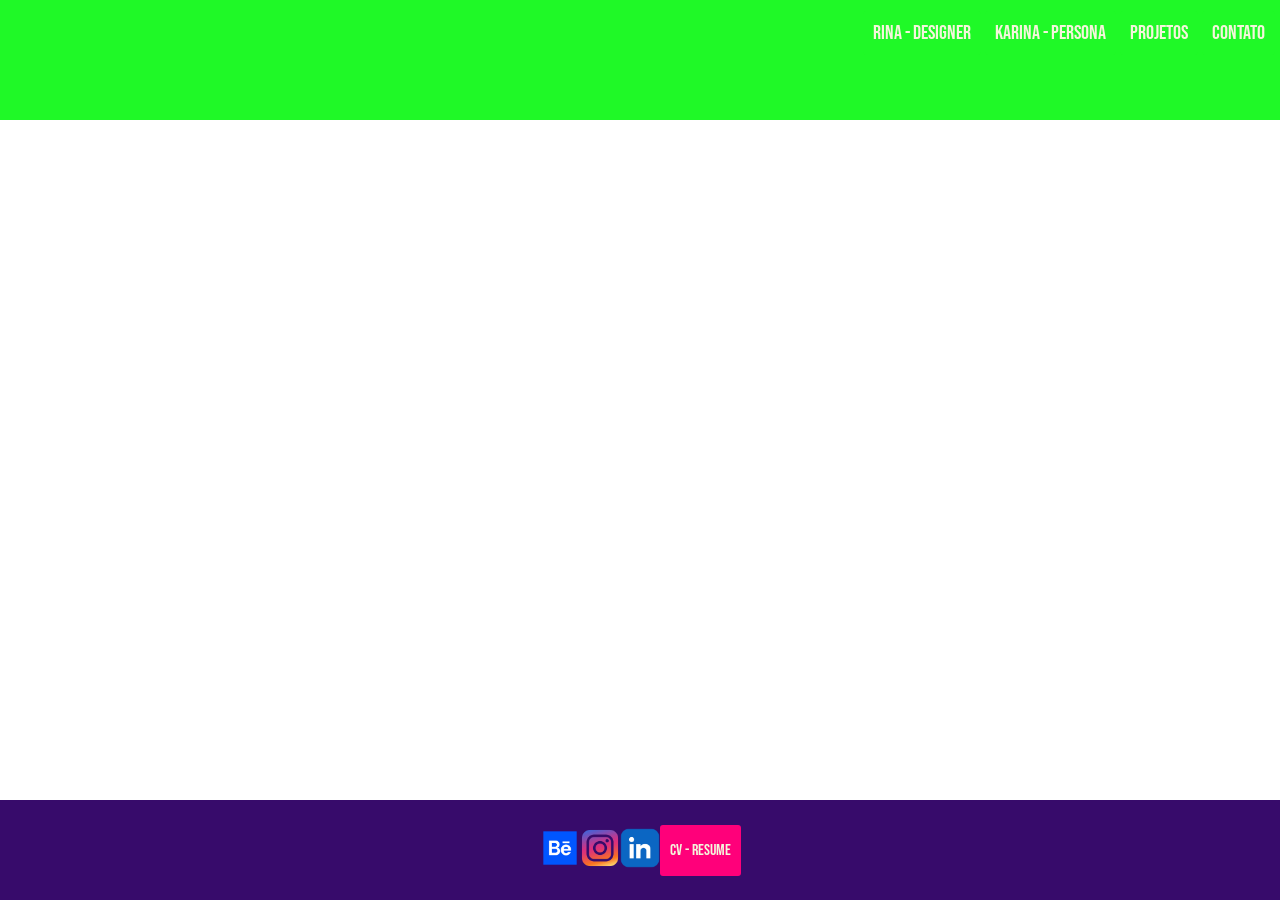
==== index.html @ 6266dbdb "corrigindo nome do arquivo inicial" ====
<!DOCTYPE html>
<html lang="pt-br">
<head>

    <link href="https://fonts.googleapis.com/css2?family=Bebas+Neue&family=Metrophobic&display=swap" rel="stylesheet">
    <link href="https://fonts.googleapis.com/css2?family=Bebas+Neue&family=Metrophobic&display=swap" rel="stylesheet">
    <meta charset="UTF-8">
    <meta name="viewport" content="width=device-width, initial-scale=1.0">
    <link rel="icon" href="favicon.png" type="image/x-icon">
    <title>Rina Soluções Multimídia - Design e Web</title>
    <link rel="stylesheet" href="estilo.css">
    
</head>
<body>
    <header>
    <nav>
        <ul class="lista">
            <li>
                <a href="pagina-rina.html"class="botao-dois">RINA - DESIGNER</a></li>
            <li>
                <a href="pagina-karina.html"class="botao-dois">KARINA - PERSONA</a></li>
            <li>
                <a href="projetos.html"class="botao-dois">PROJETOS</a></li>
            <li>
                <a href="contato.html"class="botao-dois">CONTATO</a></li>
        </ul>
    </nav>
</header>
<main>
            <video autoplay muted loop playsinline>
            <source
            src="video-home.mp4"
            type="video/mp4">
        </video>
</main>
    <footer>
        <a href="https://www.behance.net/rina_art"><img src="icone-behance.webp" width="40px" alt="icone do behance" ></a>
        <a href="https://www.instagram.com/rina_puce_pink"><img src="icone-insta.png" width="40px" alt="icone do instagram"></a>
        <a href="https://www.linkedin.com/in/karina-santos-9a9a9a97/"><img src="icone-linkedin.webp" width="40px" alt="icone linkedin"></a>
        <a href="https://www.canva.com/design/DAGjb2WKS_E/bZHB0YNEfcgyJkx_ytWNTQ/edit" class="botao"><p>CV - Resume</p></a>
    </footer>
</body>
</html>
---- estilo.css ----
@media (max-widht: 768px) {
    body {
        font-size: 14px;}
    .container {
        flex-direction: column;
    }

    .botao-retangular {
        width: 100%;
    }
}

body{
    display:flex;
    flex-direction:column;
    height:100vh;
    margin:0;
    color:aliceblue
}
    
header{
    height:120px;
    background-color:#1ff927
}

main{
    display:flex;
    justify-content:center;
    align-items:center;
    width:100%;
    height:100%;
    flex:1
}

video{
    width:100%;
    height:100%;
    object-fit:cover
}

.video-background{
    position:fixed;
    top:0;
    left:0;
    width:100%;
    height:100%;
    z-index:-1;
    overflow:hidden
}

footer{
    height:100px;
    width:100%;
    background-color:#370b6b;
    color:#1ff927;
    display:flex;
    justify-content:center;
    align-items:center;
    text-align:center;
    position:bottom;
    bottom:30px}
    
.botao{
    display:inline-block;
    background-color:#ff007a;
    color:beige;
    padding:0 10px;
    text-decoration:none;
    border-radius:3px;
    font-size:16px;
    text-align:center;
    font-family:"Bebas Neue",sans-serif;
    font-weight:350;
    font-style:normal}
    
.botao:hover{
    background-color:#1ff927}
    
.botao-dois{
    display:inline-block;
    background-color:#1ff927;
    color:beige;
    padding:10px;
    text-decoration:none;
    border-radius:3px;
    font-size:20px;
    text-align:top;
    font-family:"Bebas Neue",sans-serif;
    font-weight:350;
    font-style:normal;
    cursor:pointer;
    animation:blink 0.3s;
    animation-iteration-count:5;
    margin-top:5px}
    
    @keyframes blink{0%,100%{opacity:1}50%{opacity:0}}
    
.botao-dois:hover{
    background-color:#ff007a;
    opacity:1}
    
.nav{
    position:fixed;
    top:0;
    width:100%;
    display:flex;
    justify-content:space-between;
    background-color:#1ff927;
    align-items:center;
    padding:0 20px;
    height:40px;
    box-shadow:0 2px 5px rgba (0,0,0,.3);
    font-family:"Bebas Neue",sans-serif;font-weight:400;
    font-style:normal}
    
.nav a{
    text-decoration:none;
    color:#f8f6f3;
    background-color:rgb(255 255 255 / .3);
    z-index:1000;
    font-family:"Bebas Neue",sans-serif;
    font-weight:400;
    font-style:normal}
    
.nav a:hover{
    background-color:rgb(255 255 255 / .4);
    color:#000}
    
.conteudo{
    margin-top:10px;
    padding:20px
}

ul{
    list-style:none;
    padding:0;
    margin:0}
    
.lista{
    display:flex;
    justify-content:end;
    gap:4px;
    margin-right:5px;
    margin-bottom:0;
    margin-top:6px}
    
.lista li{
    text-align:center}
    
nav .logo{
    display:inline-block;
    margin-right:810px;
    margin-bottom:8px}
    
nav .logo img{
    height:45px;
    width:auto;
    vertical-align:middle;
    left:100px;
    margin-left:10px;
    margin-top:10px}
    
.boneca{
    margin-top:50px;
    margin-left:600px;
    display:block;
    max-width:300px;
    border-radius:5px}
    
.text-conteiner{
    display:flex;
    justify-content:space-evenly;
    margin-top:10px;
    margin-left:180px;
    font-family:"metrophobic",sans-serif;
    font-weight:200;
    text-align:justify;
    line-height:1.5}
    
.text-left,.text-right{
    width:500px;
    padding:10px;
    border-radius:10px}
    
.content{
    display:flexbox}
    
.overlay{
    position:fixed;
    top:20px;
    left:50px;
    width:140px;
    height:200px;
    background-color:rgb(255 4 192 / .993);
    z-index:-1}
    
.text-topo{
    width:500px;
    padding:10px;
    border-radius:10px;
    margin-top:50px;
    margin-right:20px}
    
.text-baixo{
    width:1050px;
    padding:10px;
    border-radius:10px;
    font-family:"metrophobic",sans-serif;
    font-weight:200;
    text-align:justify;
    margin-left:230px;
    margin-top:40px;
    line-height:1.5}
    
.eu{
    margin-top:50px;
    margin-left:160px;
    display:block;
    max-width:400px;
    border-radius:30px}
    
    .titulo{
        font-family:"Rubik Glitch",system-ui;
        font-weight:300;
        font-style:normal;
        font-size:60px;
        color:#1ff927;
        z-index:1;
        rotate:-90deg}
        
    .rina{
        max-width:550px;
        max-height:300px;
        margin-top:60px;
        margin-left:450px}
        
    .contatinho{
        width:1050px;
        padding:10px;
        border-radius:10px;
        font-family:"metrophobic",sans-serif;
        font-weight:200;
        text-align:justify;
        margin-top:30px;
        margin-left:200px;
        line-height:1.5}
        
    .texto-jantar{
        width:1050px;
        padding:10px;
        border-radius:10px;
        font-family:"metrophobic",sans-serif;
        font-weight:200;
        text-align:justify;
        margin-left:0;
        line-height:1.5}
        
    .container{
        position:relative}
        
    .video-titulo{
        position:absolute;
        max-width:300px;
        max-height:200px}
        
    .montagem{
        width:380px;
        height:520px;
        position:absolute;
        margin-top:0;
        margin-right:500px}
        
    .montagem-dois{
        width:320px;
        height:580px;
        position:absolute;
        margin-top:10px;
        margin-right:500px}
        
    .text-banners{
        justify-content:left;
        max-width:500px;
        margin-left:500px}
        
    .jantar{
        display:flex;
        justify-content:center;
        height:100vh;
        margin-top:20px;
        margin-left:200px}
        
    .botao-topo{
        position:fixed;
        bottom:20px;
        right:20px;
        padding:10px 20px;
        background-color:#ff007a;
        color:whitesmoke;
        border:none;
        cursor:pointer;
        font-size:16px;
        font-family:"Bebas Neue";
        display:none;}
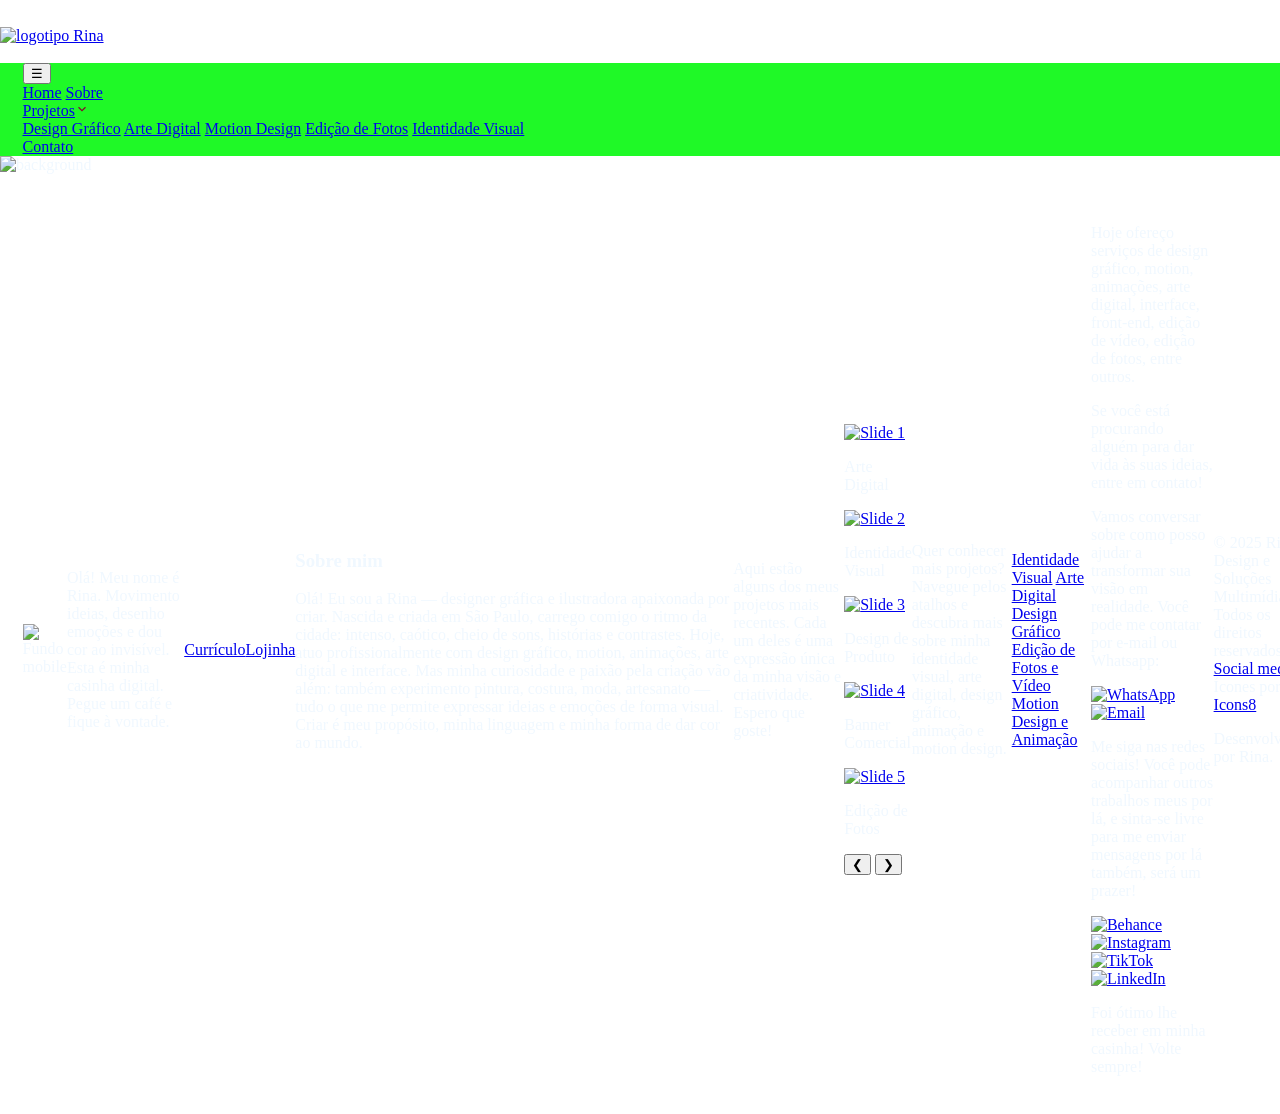
==== commit 5361142d: "Add files via upload adicionando index" ====
--- a/index.html
+++ b/index.html
@@ -1,43 +1,239 @@
-<!DOCTYPE html>
-<html lang="pt-br">
-<head>
-
-    <link href="https://fonts.googleapis.com/css2?family=Bebas+Neue&family=Metrophobic&display=swap" rel="stylesheet">
-    <link href="https://fonts.googleapis.com/css2?family=Bebas+Neue&family=Metrophobic&display=swap" rel="stylesheet">
-    <meta charset="UTF-8">
-    <meta name="viewport" content="width=device-width, initial-scale=1.0">
-    <link rel="icon" href="favicon.png" type="image/x-icon">
-    <title>Rina Soluções Multimídia - Design e Web</title>
-    <link rel="stylesheet" href="estilo.css">
-    
-</head>
-<body>
-    <header>
-    <nav>
-        <ul class="lista">
-            <li>
-                <a href="pagina-rina.html"class="botao-dois">RINA - DESIGNER</a></li>
-            <li>
-                <a href="pagina-karina.html"class="botao-dois">KARINA - PERSONA</a></li>
-            <li>
-                <a href="projetos.html"class="botao-dois">PROJETOS</a></li>
-            <li>
-                <a href="contato.html"class="botao-dois">CONTATO</a></li>
-        </ul>
-    </nav>
-</header>
-<main>
-            <video autoplay muted loop playsinline>
-            <source
-            src="video-home.mp4"
-            type="video/mp4">
-        </video>
-</main>
-    <footer>
-        <a href="https://www.behance.net/rina_art"><img src="icone-behance.webp" width="40px" alt="icone do behance" ></a>
-        <a href="https://www.instagram.com/rina_puce_pink"><img src="icone-insta.png" width="40px" alt="icone do instagram"></a>
-        <a href="https://www.linkedin.com/in/karina-santos-9a9a9a97/"><img src="icone-linkedin.webp" width="40px" alt="icone linkedin"></a>
-        <a href="https://www.canva.com/design/DAGjb2WKS_E/bZHB0YNEfcgyJkx_ytWNTQ/edit" class="botao"><p>CV - Resume</p></a>
-    </footer>
-</body>
+<!DOCTYPE html>
+<html lang="pt-br">
+<head>
+    <meta charset="UTF-8">
+    <meta name="viewport" content="width=device-width, initial-scale=1.0">
+    <title>Home</title>
+    <style>
+        @import url('https://fonts.googleapis.com/css2?family=Chelsea+Market&display=swap');
+        </style>
+    <link rel="stylesheet" href="estilo.css">
+    <link rel="icon" type="image/png" sizes="64x64" href="favicon.png">
+ 
+</head>
+
+<body>
+  
+  <div class="logo">
+    <a href="index.html"><img src="logo-rina.png" alt="logotipo Rina" width="200px" height="200px"></a>
+  </div>
+
+  <header class="menu">
+  <nav>    
+    <!-- Botão hamburguer (mobile) -->
+    <button class="hamburguer" id="btn-menu" aria-label="Abrir menu">☰</button>
+
+    <!-- Menu principal -->
+    <div class="links" id="menu-links">
+    <a href="index.html">Home</a>
+    <a href="index.html#bio">Sobre</a>
+
+    <!-- Item com submenu -->
+    <div class="item-com-submenu">
+    <a href="#" class="projetos-toggle">Projetos<svg class="seta-svg" xmlns="http://www.w3.org/2000/svg" width="14" height="14" viewBox="0 0 24 24" fill="none">
+    <path d="M6 9l6 6 6-6" stroke="#86072d" stroke-width="2" fill="none"/></svg></a>
+      <div class="submenu">
+        <a href="design.html">Design Gráfico</a>
+        <a href="arte.html">Arte Digital</a>
+        <a href="motion.html">Motion Design</a>
+        <a href="edicao.html">Edição de Fotos</a>
+        <a href="identidade.html">Identidade Visual</a></div>
+    </div>
+    <a href="index.html#final">Contato</a></div>
+  </nav>
+  </header>
+
+    <div class= "fundo">
+        <img src="interface.jpg" alt="background" width="100%" height="100%">
+        </div>
+
+    <main class="conteudo">
+        <img src="interface2.jpg" alt="Fundo mobile" class="mobile-fundo">
+        
+        <div class= ola>   
+            <p>
+                Olá! Meu nome é Rina.
+                Movimento ideias, desenho emoções e dou cor ao invisível.
+                Esta é minha casinha digital. 
+                Pegue um café e fique à vontade.
+                                
+            </p>
+        </div>
+
+    
+    <a href="https://www.canva.com/design/DAGjb2WKS_E/EBd_wjp_-xWYGIBP5YscEw/view?utm_content=DAGjb2WKS_E&utm_campaign=designshare&utm_medium=link2&utm_source=uniquelinks&utlId=h130caaaec9" class="cta2" target="_blank">Currículo</a>
+    <a href="https://umapenca.com/kimtee/" class="loja" target="_blank">Lojinha</a>
+
+  
+    <div class= "bio">
+        <p>
+            <div id="bio"></div>
+            <h3>Sobre mim</h3>
+            Olá! Eu sou a Rina — designer gráfica e ilustradora apaixonada por criar. Nascida e criada em São Paulo, carrego comigo o ritmo da cidade: intenso, caótico, cheio de sons, histórias e contrastes. Hoje, atuo profissionalmente com design gráfico, motion, animações, arte digital e interface. Mas minha curiosidade e paixão pela criação vão além: também experimento pintura, costura, moda, artesanato — tudo o que me permite expressar ideias e emoções de forma visual. Criar é meu propósito, minha linguagem e minha forma de dar cor ao mundo.
+        </p>
+    </div>
+  
+
+    <div class= "projetos">
+        <p>
+            Aqui estão alguns dos meus projetos mais recentes. Cada um deles é uma expressão única da minha visão e criatividade. Espero que goste!
+            <div id="projetos"></div>
+        </p>
+    </div>
+
+ <div class="carrossel" id="carrossel">
+    <div class="galeria">
+    <div class="slide ativo"><a href="arte.html"><img src="imagens/slider/pitanga.jpg" alt="Slide 1"></a><p class="legenda">Arte Digital</p></div>
+    <div class="slide"><a href="identidade.html"><img src="imagens/slider/matraca.jpg" alt="Slide 2"></a><p class="legenda">Identidade Visual</p></div>
+    <div class="slide"><a href="design.html"><img src="imagens/slider/banner horizontal.png" alt="Slide 3"></a><p class="legenda">Design de Produto</p></div>
+    <div class="slide"><a href="design.html"><img src="imagens/slider/ballet.png" alt="Slide 4"></a><p class="legenda">Banner Comercial</p></div>
+    <div class="slide"><a href="edicao.html"><img src="imagens/slider/edicao.jpg" alt="Slide 5"></a><p class="legenda">Edição de Fotos</p></div>
+  </div>
+
+  <button class="voltar">&#10094;</button>
+  <button class="avancar">&#10095;</button>
+</div>
+
+<script>
+  const slides = document.querySelectorAll('.slide');
+  const avancar = document.querySelector('.avancar');
+  const voltar = document.querySelector('.voltar');
+  const carrossel = document.getElementById('carrossel');
+
+  let indice = 0;
+  let intervalo;
+
+  function mostrarSlide(i) {
+    slides.forEach((s, idx) => s.classList.remove('ativo'));
+    slides[i].classList.add('ativo');
+  }
+
+  function proximoSlide() {
+    indice = (indice + 1) % slides.length;
+    mostrarSlide(indice);
+  }
+
+  function slideAnterior() {
+    indice = (indice - 1 + slides.length) % slides.length;
+    mostrarSlide(indice);
+  }
+
+  function iniciarAutoPlay() {
+    intervalo = setInterval(proximoSlide, 5000);
+  }
+
+  function pararAutoPlay() {
+    clearInterval(intervalo);
+  }
+
+  avancar.addEventListener('click', () => {
+    proximoSlide();
+    pararAutoPlay();
+    iniciarAutoPlay();
+  });
+
+  voltar.addEventListener('click', () => {
+    slideAnterior();
+    pararAutoPlay();
+    iniciarAutoPlay();
+  });
+
+  carrossel.addEventListener('mouseenter', pararAutoPlay);
+  carrossel.addEventListener('mouseleave', iniciarAutoPlay);
+
+  // Início
+  mostrarSlide(indice);
+  iniciarAutoPlay();
+</script>
+
+</div>
+
+
+    <div class= "mais-projetos">
+        <p>
+            Quer conhecer mais projetos?<br>
+            Navegue pelos atalhos e descubra mais sobre minha identidade visual, arte digital, design gráfico, animação e motion design.
+        </p>
+    </div>
+</section>
+
+<div class="projetinhos">
+    <nav> 
+             
+        <div class="atalhos">
+          <a href="identidade.html" class="atalho 1">Identidade Visual</a>
+          <a href="arte.html" class="atalho 2">Arte Digital</a>
+          <a href="design.html" class="atalho 3">Design Gráfico</a>
+          <a href="edicao.html" class="atalho 4">Edição de Fotos e Vídeo</a>
+          <a href="motion.html" class="atalho 5">Motion Design e Animação</a>
+        </div>
+    </nav>
+</div>
+
+
+    <div class="final">
+
+       
+        <p>Hoje ofereço serviços de design gráfico, motion, animações, arte digital, interface, front-end, edição de vídeo, edição de fotos, entre outros. <div id="final"></div>Se você está procurando alguém para dar vida às suas ideias, entre em contato! </p><p>Vamos conversar sobre como posso ajudar a transformar sua visão em realidade.
+        Você pode me contatar por e-mail ou Whatsapp:</p>
+          <a href="https://wa.me/5511943387174" target="_blank">
+          <img src="imagens/icons/whats.png" alt="WhatsApp" width="60"></a>
+          <a href="mailto:kkdess@gmail.com">
+          <img src="imagens/icons/email.png" alt="Email" width="60"></a>
+        <p>Me siga nas redes sociais! Você pode acompanhar outros trabalhos meus por lá, e sinta-se livre para me enviar mensagens por lá também, será um prazer!</p>
+        
+          <a href="https://www.behance.net/rina_art" target="_blank">
+          <img src="imagens/icons/behance.png" alt="Behance" width="60"></a>
+          <a href="https://www.instagram.com/k_rina_ilustra" target="_blank">
+          <img src="imagens/icons/insta.png" alt="Instagram" width="60"></a>
+          <a href="https://www.tiktok.com/@k_rina_ilustra" target="_blank">
+          <img src="imagens/icons/tiktok.png" alt="TikTok" width="60"></a>
+          <a href="https://www.linkedin.com/in/karina-santos-9a9a9a97" target="_blank"><img src="imagens/icons/linkedin.png" alt="LinkedIn" width="60"></a>
+
+          <p>Foi ótimo lhe receber em minha casinha! Volte sempre!</p>
+    </div>
+
+
+    <div  class="finalzinho">
+        <p>© 2025 Rina Design e Soluções Multimídia. Todos os direitos reservados. <a target="_blank" href="https://icons8.com/icon/eNVlnrYsecPX/envelope">Social media</a> Ícones por <a target="_blank" href="https://icons8.com">Icons8</a></p>
+        <p>Desenvolvido por Rina.</p>
+    </div>
+    
+
+  <button id="btn-topo" title="Voltar ao topo">
+  <img src="imagens/icons/seta-topo.png" alt="Voltar ao topo" />
+</button>
+
+ </main>
+
+<script>
+  const btnTopo = document.getElementById('btn-topo'); 
+  window.addEventListener('scroll', () => { 
+  btnTopo.style.display = window.scrollY > 300 ? 'block' : 'none'; }); 
+  btnTopo.addEventListener('click', () => { window.scrollTo({ top: 0, behavior: 'smooth' }); 
+});
+
+  const btnMenu = document.getElementById('btn-menu');
+  const menuLinks = document.getElementById('menu-links');
+  const itemProjetos = document.querySelector('.item-com-submenu');
+
+  btnMenu.addEventListener('click', () => {menuLinks.classList.toggle('ativo');
+  });
+
+  itemProjetos.addEventListener('click', () => {
+    itemProjetos.classList.toggle('ativo');  });
+
+  const btnProjetos = document.querySelector('.item-com-submenu .projetos-toggle');
+  const blocoProjetos = document.querySelector('.item-com-submenu');
+
+  btnProjetos.addEventListener('click', (e) => {e.preventDefault(); // evita navegação
+  blocoProjetos.classList.toggle('ativo');});
+
+</script>
+
+ 
+
+
+</body>
+
 </html>
--- a/estilo.css
+++ b/estilo.css
@@ -1,15 +1,63 @@
-@media (max-widht: 768px) {
-    body {
-        font-size: 14px;}
-    .container {
-        flex-direction: column;
-    }
-
-    .botao-retangular {
+@media (max-width: 600px) {
+    .video-titulo {
+        display: none;}
+
+    .nav {
+        height: fit-content;
+        width: fit-content;}
+
+    .nav ul {
+        display: flex;
+        flex-direction: column;
+        align-items: center;
+        padding: 0;
+        }
+
+    .nav li {
         width: 100%;
-    }
-}
-
+        text-align: center;
+        justify-content: center;
+        }
+
+
+    .lista {
+        flex-direction: column;
+        align-items: center;
+        display: block;
+        display: inline-block;
+        width: 100%;}
+        
+    .botao-dois {
+        width: 100%;
+        margin-left: 0.5vw;
+    
+    }
+    .botao-dois:hover {
+        width: fit-content;
+    }
+    .header {
+        flex-direction: column;
+        align-items: center;
+        left: 1vw;
+        right: 1vw;          }
+
+    .content {
+        display: flex;
+        flex-direction: column;
+        justify-items: center;
+        margin-right: 0.2vw;
+        margin-left: 0.2vw;
+        }
+
+    .boneca {
+        display:block;
+        max-width:40vw;
+        justify-content: center;
+        
+    }
+
+}
+    
 body{
     display:flex;
     flex-direction:column;
@@ -19,8 +67,14 @@
 }
     
 header{
-    height:120px;
-    background-color:#1ff927
+    width: 100%;
+    margin: 0 auto;
+    padding: 0 2.5vh;
+    box-sizing: border-box;
+    background-color:#1ff927;
+    display: flex;
+    align-items: center;
+    justify-content: space-between;
 }
 
 main{
@@ -49,25 +103,28 @@
 }
 
 footer{
-    height:100px;
+    vertical-align: middle;
+    height:15vh;
     width:100%;
     background-color:#370b6b;
     color:#1ff927;
     display:flex;
     justify-content:center;
+    gap: 1.5vw;
     align-items:center;
     text-align:center;
     position:bottom;
-    bottom:30px}
+    margin-bottom: 0
+    }
     
 .botao{
     display:inline-block;
     background-color:#ff007a;
     color:beige;
-    padding:0 10px;
+    padding:0 2vh;
     text-decoration:none;
     border-radius:3px;
-    font-size:16px;
+    font-size:2vh;
     text-align:center;
     font-family:"Bebas Neue",sans-serif;
     font-weight:350;
@@ -79,19 +136,19 @@
 .botao-dois{
     display:inline-block;
     background-color:#1ff927;
-    color:beige;
-    padding:10px;
+    color: #370b6b;
+    padding:1.2vh;
     text-decoration:none;
     border-radius:3px;
     font-size:20px;
     text-align:top;
     font-family:"Bebas Neue",sans-serif;
-    font-weight:350;
+    font-weight:2.5vh;
     font-style:normal;
     cursor:pointer;
     animation:blink 0.3s;
     animation-iteration-count:5;
-    margin-top:5px}
+    margin-top:0.5vh}
     
     @keyframes blink{0%,100%{opacity:1}50%{opacity:0}}
     
@@ -107,11 +164,12 @@
     justify-content:space-between;
     background-color:#1ff927;
     align-items:center;
-    padding:0 20px;
-    height:40px;
+    padding:0 2.5vh;
+    height:5vh;
     box-shadow:0 2px 5px rgba (0,0,0,.3);
     font-family:"Bebas Neue",sans-serif;font-weight:400;
-    font-style:normal}
+    font-style:normal;
+    gap: 1.5vh;}
     
 .nav a{
     text-decoration:none;
@@ -125,81 +183,94 @@
 .nav a:hover{
     background-color:rgb(255 255 255 / .4);
     color:#000}
+
+.a {
+    text-decoration:none;
+    color:#f8f6f3;
+    padding: auto;
+
+}
+
+.kimtee{ 
+    text-decoration: none;
+    color: azure;
+    font-size: large;
+    padding: 2.5vh;
+    background-color: #ff007a;
+    border-radius: 5px;
+}
     
 .conteudo{
-    margin-top:10px;
-    padding:20px
-}
-
-ul{
+    margin-top:1.25vh;
+    padding:2.5vh;
+}
+
+.nav ul{
     list-style:none;
-    padding:0;
-    margin:0}
+    display: flex;
+    text-decoration: none;}
     
 .lista{
     display:flex;
     justify-content:end;
-    gap:4px;
-    margin-right:5px;
+    gap:0.5vh;
+    margin-right:1.2vw;
     margin-bottom:0;
-    margin-top:6px}
+    margin-top:0.75vh;
+    text-decoration: none;
+    list-style: none;
+    font-family: Bebas Neue;}
     
 .lista li{
-    text-align:center}
-    
-nav .logo{
-    display:inline-block;
-    margin-right:810px;
-    margin-bottom:8px}
-    
-nav .logo img{
-    height:45px;
-    width:auto;
-    vertical-align:middle;
-    left:100px;
-    margin-left:10px;
-    margin-top:10px}
+    margin-left: 2vw;
+    text-decoration: none;}
+    
+.logo{
+    max-width: 150px;
+    height: auto;}
+
+.logo img{
+        height:9vh;
+        width:auto;
+        margin-top:3vh;
+        margin-bottom: 2vh;
+        vertical-align:middle;}
     
 .boneca{
-    margin-top:50px;
-    margin-left:600px;
+    margin-top:8vh;
+    margin-left:45vw;
     display:block;
-    max-width:300px;
+    max-width:40vw;
     border-radius:5px}
     
 .text-conteiner{
     display:flex;
     justify-content:space-evenly;
-    margin-top:10px;
-    margin-left:180px;
+    margin-top:1.5vh;
+    margin-left:15vw;
+    margin-right:5.8vw;
     font-family:"metrophobic",sans-serif;
     font-weight:200;
     text-align:justify;
-    line-height:1.5}
+    line-height:1.5;
+    }
     
 .text-left,.text-right{
-    width:500px;
-    padding:10px;
+    width:100vw;
+    padding: 3vh;
     border-radius:10px}
     
 .content{
     display:flexbox}
     
-.overlay{
-    position:fixed;
-    top:20px;
-    left:50px;
-    width:140px;
-    height:200px;
-    background-color:rgb(255 4 192 / .993);
-    z-index:-1}
     
 .text-topo{
-    width:500px;
-    padding:10px;
+    width:90vw;
+    padding:1.25vh;
     border-radius:10px;
-    margin-top:50px;
-    margin-right:20px}
+    margin-top:10vh;
+    margin-right:6vw;
+    margin-left:4vw}
     
 .text-baixo{
     width:1050px;
@@ -208,46 +279,39 @@
     font-family:"metrophobic",sans-serif;
     font-weight:200;
     text-align:justify;
-    margin-left:230px;
-    margin-top:40px;
+    margin-left:15vw;
+    margin-top:3.5vh;
     line-height:1.5}
     
 .eu{
-    margin-top:50px;
-    margin-left:160px;
+    margin-top:10vh;
+    margin-left:11vw;
     display:block;
-    max-width:400px;
+    max-width:60vw;
+    max-height: 40vh;
     border-radius:30px}
     
-    .titulo{
-        font-family:"Rubik Glitch",system-ui;
-        font-weight:300;
-        font-style:normal;
-        font-size:60px;
-        color:#1ff927;
-        z-index:1;
-        rotate:-90deg}
-        
+           
     .rina{
-        max-width:550px;
-        max-height:300px;
-        margin-top:60px;
-        margin-left:450px}
+        max-width:30vw;
+        max-height:37vh;
+        margin-top:7.5vh;
+        margin-left:40vw}
         
     .contatinho{
-        width:1050px;
-        padding:10px;
+        width:78vw;
+        padding:1.25vh;
         border-radius:10px;
         font-family:"metrophobic",sans-serif;
         font-weight:200;
         text-align:justify;
-        margin-top:30px;
-        margin-left:200px;
+        margin-top:3.75vh;
+        margin-left:15vw;
         line-height:1.5}
         
     .texto-jantar{
-        width:1050px;
-        padding:10px;
+        width:78vw;
+        padding:1.25vh;
         border-radius:10px;
         font-family:"metrophobic",sans-serif;
         font-weight:200;
@@ -260,27 +324,51 @@
         
     .video-titulo{
         position:absolute;
-        max-width:300px;
-        max-height:200px}
-        
+        max-width:23vw;
+        max-height:35vh;
+        min-width: fit-content;
+        margin-top:0;
+        margin-left:0;   
+        }  
+
     .montagem{
-        width:380px;
-        height:520px;
-        position:absolute;
-        margin-top:0;
-        margin-right:500px}
-        
+        width:27vw;
+        height:85vh;
+        min-width: fit-content;
+        min-height: fit-content;
+        margin-top:02vh;
+        justify-content: center;
+    }   
+
     .montagem-dois{
-        width:320px;
-        height:580px;
-        position:absolute;
-        margin-top:10px;
-        margin-right:500px}
-        
+        width:27vw;
+        min-width: fit-content;
+        min-height: fit-content;
+        height:85vh;
+        margin-top: 2vh
+        justify-content: center;
+    }
+
+    .text-slide {
+        display: flex;
+        flex-direction: column;
+        justify-content: center;
+        align-items: center;
+        margin-top: 5vh;
+        padding: 0;
+    }
+
+           
     .text-banners{
-        justify-content:left;
-        max-width:500px;
-        margin-left:500px}
+        width:78vw;
+        padding:1.25vh;
+        border-radius:10px;
+        font-family:"metrophobic",sans-serif;
+        font-weight:200;
+        text-align:justify;
+        justify-content: center;
+        margin-left:12vw;
+        line-height:1.5}
         
     .jantar{
         display:flex;
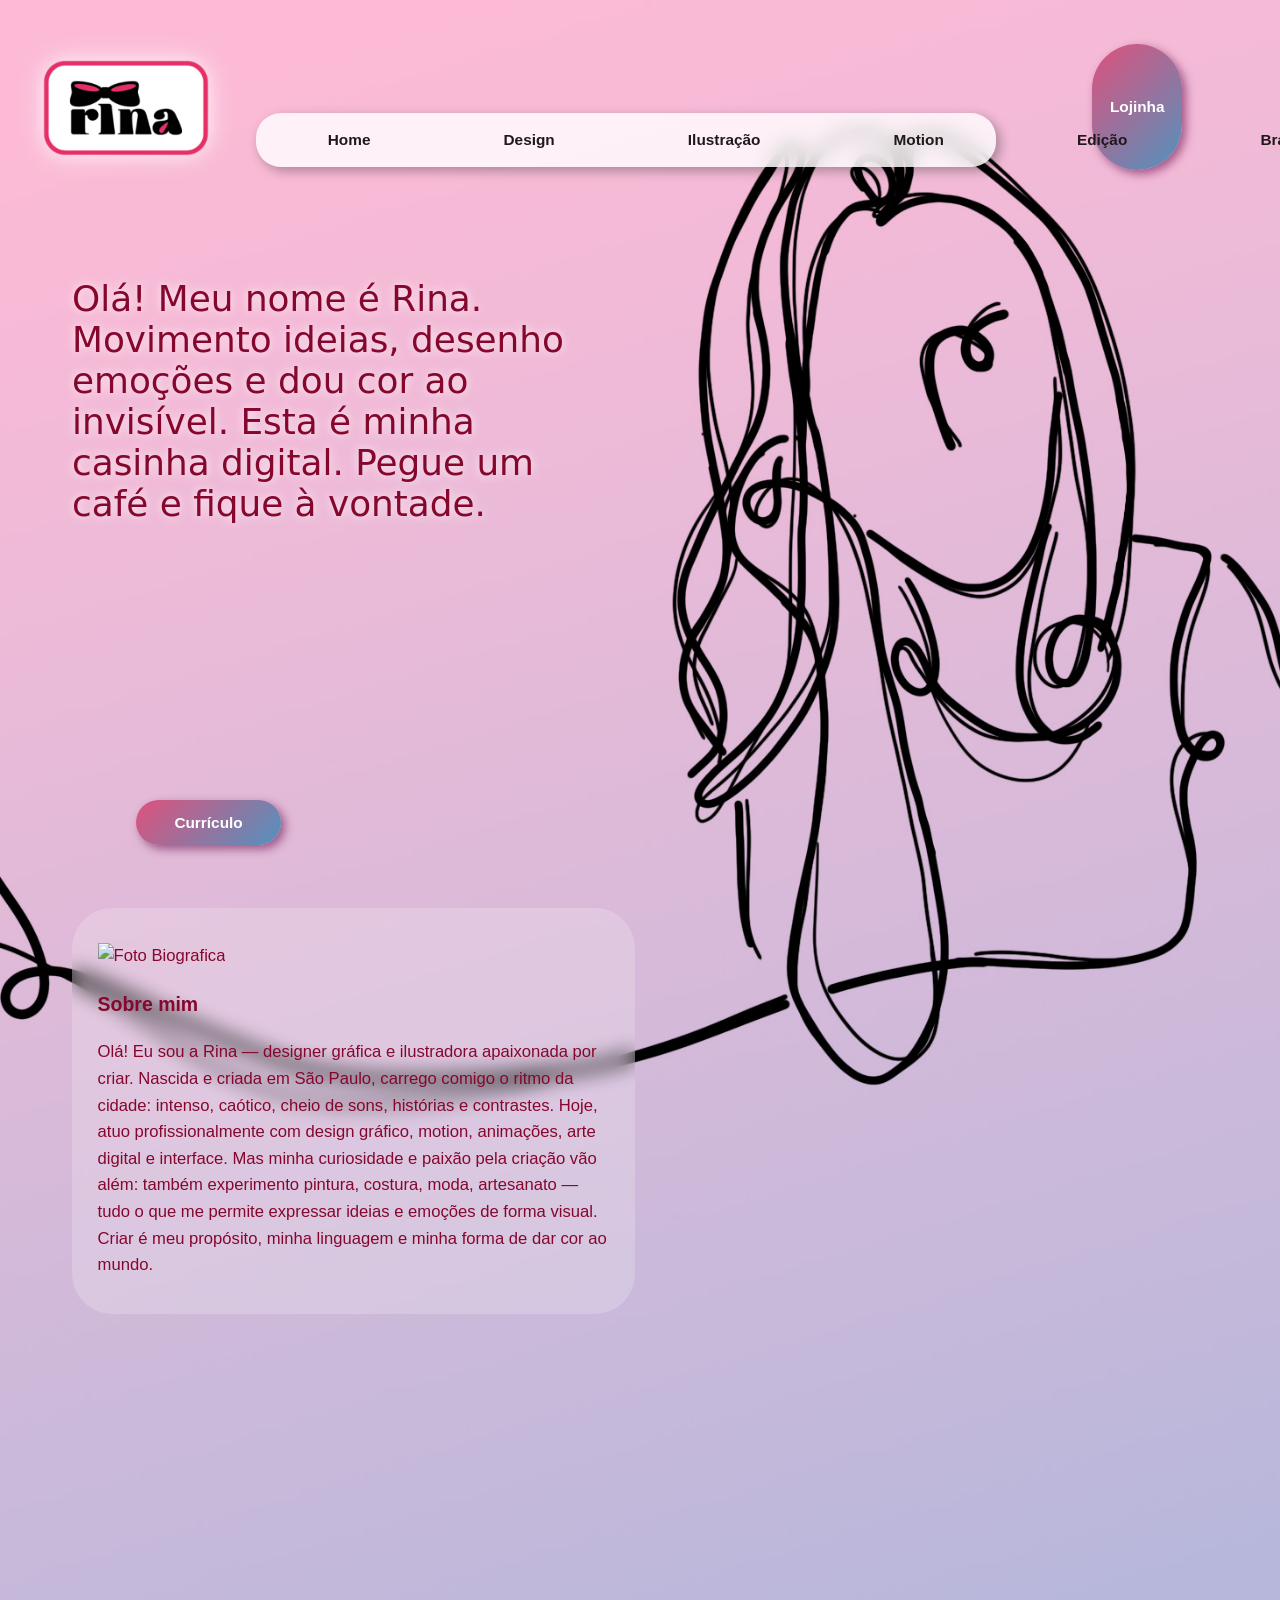
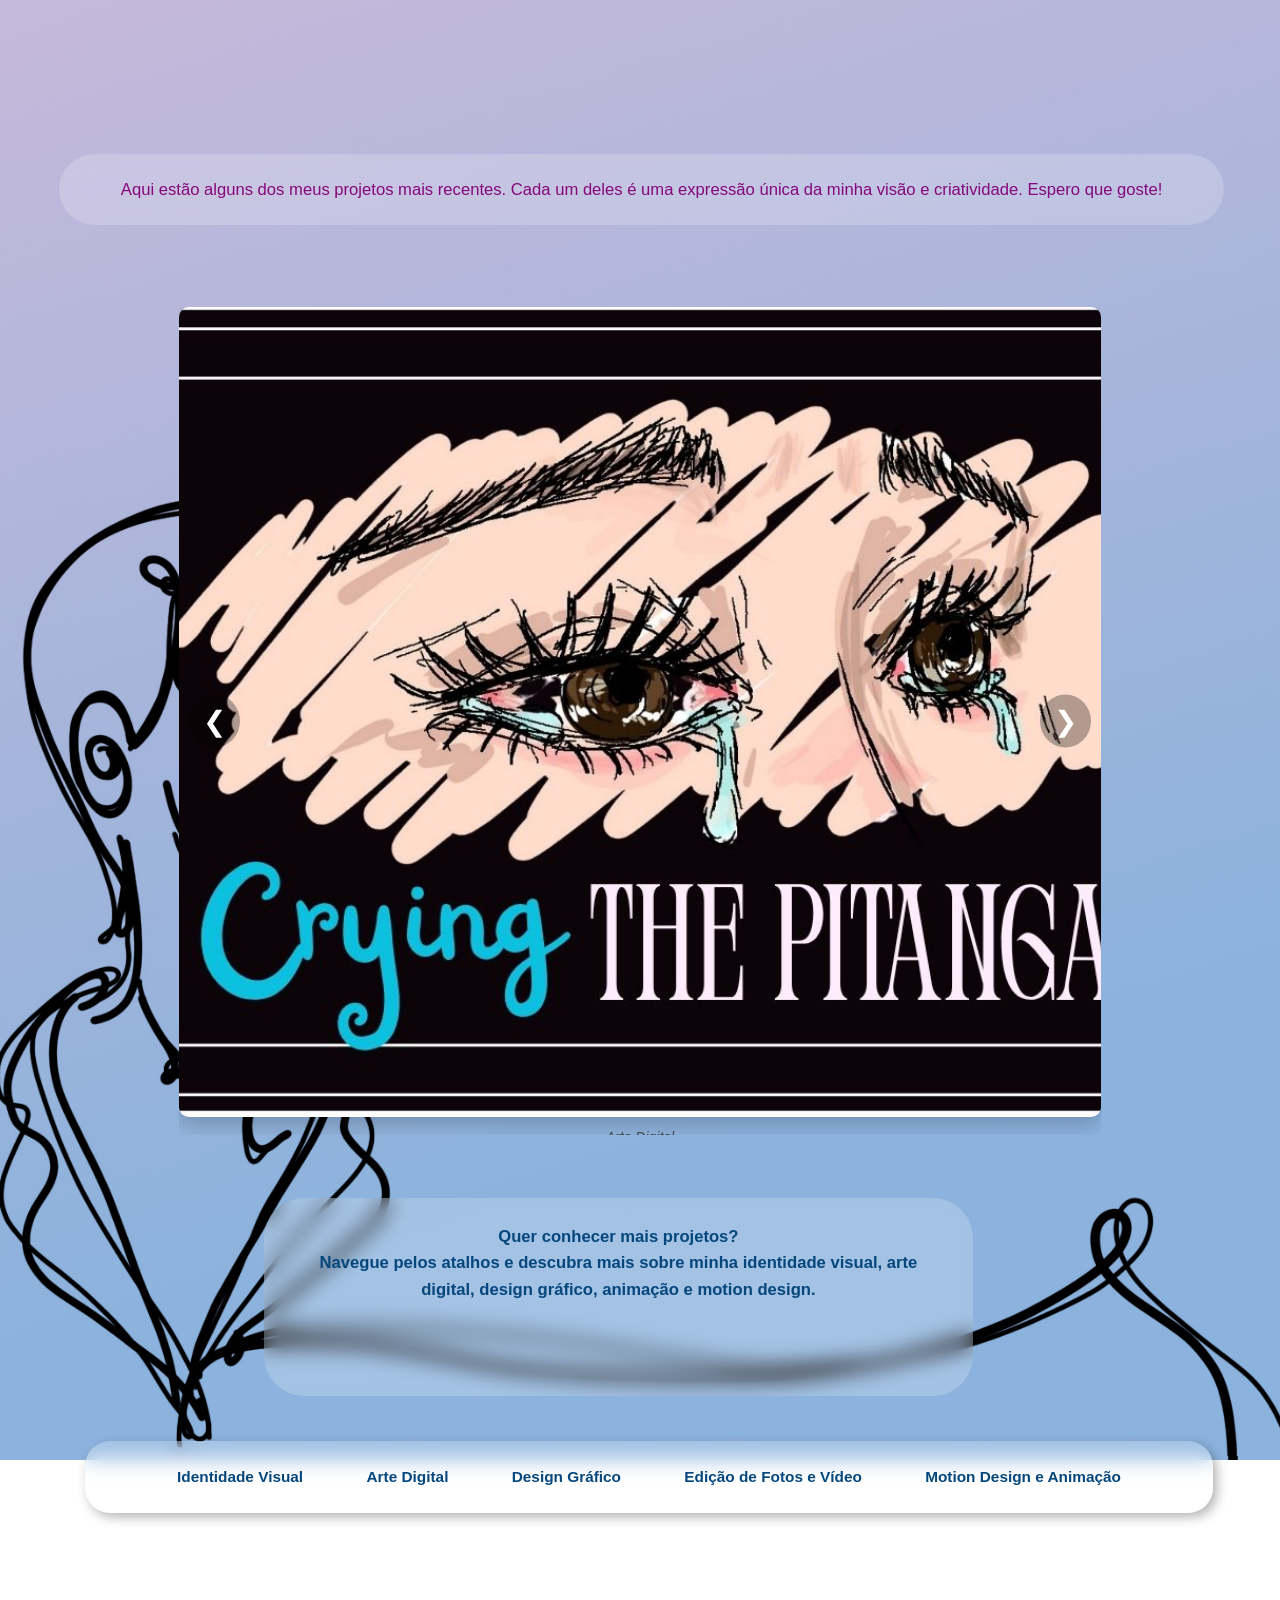
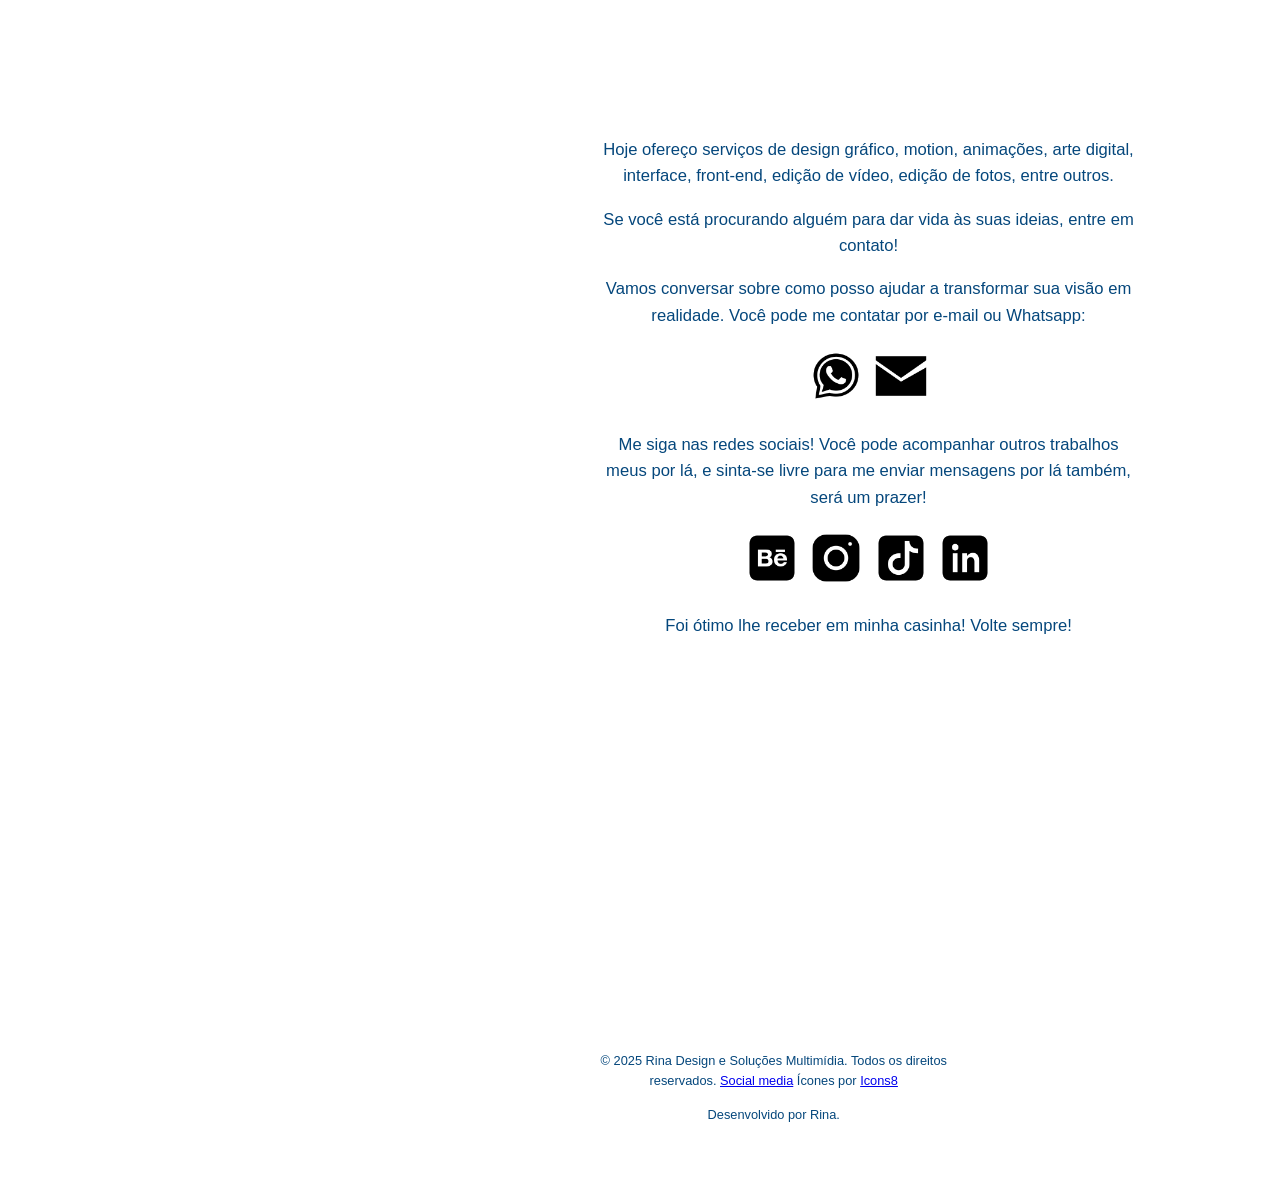
==== commit fe11e4fc: "Add files via upload correcao index" ====
--- a/index.html
+++ b/index.html
@@ -3,7 +3,7 @@
 <head>
     <meta charset="UTF-8">
     <meta name="viewport" content="width=device-width, initial-scale=1.0">
-    <title>Home</title>
+    <title>Rina - Soluções Multimídia</title>
     <style>
         @import url('https://fonts.googleapis.com/css2?family=Chelsea+Market&display=swap');
         </style>
@@ -26,19 +26,11 @@
     <!-- Menu principal -->
     <div class="links" id="menu-links">
     <a href="index.html">Home</a>
-    <a href="index.html#bio">Sobre</a>
-
-    <!-- Item com submenu -->
-    <div class="item-com-submenu">
-    <a href="#" class="projetos-toggle">Projetos<svg class="seta-svg" xmlns="http://www.w3.org/2000/svg" width="14" height="14" viewBox="0 0 24 24" fill="none">
-    <path d="M6 9l6 6 6-6" stroke="#86072d" stroke-width="2" fill="none"/></svg></a>
-      <div class="submenu">
-        <a href="design.html">Design Gráfico</a>
-        <a href="arte.html">Arte Digital</a>
-        <a href="motion.html">Motion Design</a>
-        <a href="edicao.html">Edição de Fotos</a>
-        <a href="identidade.html">Identidade Visual</a></div>
-    </div>
+    <a href="design.html">Design</a>
+    <a href="arte.html">Ilustração</a>
+    <a href="motion.html">Motion</a>
+    <a href="edicao.html">Edição</a>
+    <a href="identidade.html">Branding</a>
     <a href="index.html#final">Contato</a></div>
   </nav>
   </header>
@@ -68,8 +60,10 @@
     <div class= "bio">
         <p>
             <div id="bio"></div>
-            <h3>Sobre mim</h3>
+            <img class="foto-bio" src="foto-bio.jpg" alt="Foto Biografica" width="160px" height="auto">
+             <h3>Sobre mim</h3>
             Olá! Eu sou a Rina — designer gráfica e ilustradora apaixonada por criar. Nascida e criada em São Paulo, carrego comigo o ritmo da cidade: intenso, caótico, cheio de sons, histórias e contrastes. Hoje, atuo profissionalmente com design gráfico, motion, animações, arte digital e interface. Mas minha curiosidade e paixão pela criação vão além: também experimento pintura, costura, moda, artesanato — tudo o que me permite expressar ideias e emoções de forma visual. Criar é meu propósito, minha linguagem e minha forma de dar cor ao mundo.
+           
         </p>
     </div>
   
--- a/estilo.css
+++ b/estilo.css
@@ -1,391 +1,1184 @@
-@media (max-width: 600px) {
-    .video-titulo {
-        display: none;}
-
-    .nav {
-        height: fit-content;
-        width: fit-content;}
-
-    .nav ul {
-        display: flex;
-        flex-direction: column;
-        align-items: center;
-        padding: 0;
-        }
-
-    .nav li {
-        width: 100%;
-        text-align: center;
-        justify-content: center;
-        }
-
-
-    .lista {
-        flex-direction: column;
-        align-items: center;
-        display: block;
-        display: inline-block;
-        width: 100%;}
-        
-    .botao-dois {
-        width: 100%;
-        margin-left: 0.5vw;
-    
-    }
-    .botao-dois:hover {
-        width: fit-content;
-    }
-    .header {
-        flex-direction: column;
-        align-items: center;
-        left: 1vw;
-        right: 1vw;          }
-
-    .content {
-        display: flex;
-        flex-direction: column;
-        justify-items: center;
-        margin-right: 0.2vw;
-        margin-left: 0.2vw;
-        }
-
-    .boneca {
-        display:block;
-        max-width:40vw;
-        justify-content: center;
-        
-    }
-
-}
-    
-body{
-    display:flex;
-    flex-direction:column;
-    height:100vh;
-    margin:0;
-    color:aliceblue
-}
-    
-header{
-    width: 100%;
-    margin: 0 auto;
-    padding: 0 2.5vh;
-    box-sizing: border-box;
-    background-color:#1ff927;
-    display: flex;
-    align-items: center;
-    justify-content: space-between;
-}
-
-main{
-    display:flex;
-    justify-content:center;
-    align-items:center;
-    width:100%;
-    height:100%;
-    flex:1
-}
-
-video{
-    width:100%;
-    height:100%;
-    object-fit:cover
-}
-
-.video-background{
-    position:fixed;
-    top:0;
-    left:0;
-    width:100%;
-    height:100%;
-    z-index:-1;
-    overflow:hidden
-}
-
-footer{
-    vertical-align: middle;
-    height:15vh;
-    width:100%;
-    background-color:#370b6b;
-    color:#1ff927;
-    display:flex;
-    justify-content:center;
-    gap: 1.5vw;
-    align-items:center;
-    text-align:center;
-    position:bottom;
-    margin-bottom: 0
-    }
-    
-.botao{
-    display:inline-block;
-    background-color:#ff007a;
-    color:beige;
-    padding:0 2vh;
-    text-decoration:none;
-    border-radius:3px;
-    font-size:2vh;
-    text-align:center;
-    font-family:"Bebas Neue",sans-serif;
-    font-weight:350;
-    font-style:normal}
-    
-.botao:hover{
-    background-color:#1ff927}
-    
-.botao-dois{
-    display:inline-block;
-    background-color:#1ff927;
-    color: #370b6b;
-    padding:1.2vh;
-    text-decoration:none;
-    border-radius:3px;
-    font-size:20px;
-    text-align:top;
-    font-family:"Bebas Neue",sans-serif;
-    font-weight:2.5vh;
-    font-style:normal;
-    cursor:pointer;
-    animation:blink 0.3s;
-    animation-iteration-count:5;
-    margin-top:0.5vh}
-    
-    @keyframes blink{0%,100%{opacity:1}50%{opacity:0}}
-    
-.botao-dois:hover{
-    background-color:#ff007a;
-    opacity:1}
-    
-.nav{
-    position:fixed;
-    top:0;
-    width:100%;
-    display:flex;
-    justify-content:space-between;
-    background-color:#1ff927;
-    align-items:center;
-    padding:0 2.5vh;
-    height:5vh;
-    box-shadow:0 2px 5px rgba (0,0,0,.3);
-    font-family:"Bebas Neue",sans-serif;font-weight:400;
-    font-style:normal;
-    gap: 1.5vh;}
-    
-.nav a{
-    text-decoration:none;
-    color:#f8f6f3;
-    background-color:rgb(255 255 255 / .3);
-    z-index:1000;
-    font-family:"Bebas Neue",sans-serif;
-    font-weight:400;
-    font-style:normal}
-    
-.nav a:hover{
-    background-color:rgb(255 255 255 / .4);
-    color:#000}
-
-.a {
-    text-decoration:none;
-    color:#f8f6f3;
-    padding: auto;
-
-}
-
-.kimtee{ 
-    text-decoration: none;
-    color: azure;
-    font-size: large;
-    padding: 2.5vh;
-    background-color: #ff007a;
-    border-radius: 5px;
-}
-    
-.conteudo{
-    margin-top:1.25vh;
-    padding:2.5vh;
-}
-
-.nav ul{
-    list-style:none;
-    display: flex;
-    text-decoration: none;}
-    
-.lista{
-    display:flex;
-    justify-content:end;
-    gap:0.5vh;
-    margin-right:1.2vw;
-    margin-bottom:0;
-    margin-top:0.75vh;
-    text-decoration: none;
-    list-style: none;
-    font-family: Bebas Neue;}
-    
-.lista li{
-    margin-left: 2vw;
-    text-decoration: none;}
-    
-.logo{
-    max-width: 150px;
-    height: auto;}
-
-.logo img{
-        height:9vh;
-        width:auto;
-        margin-top:3vh;
-        margin-bottom: 2vh;
-        vertical-align:middle;}
-    
-.boneca{
-    margin-top:8vh;
-    margin-left:45vw;
-    display:block;
-    max-width:40vw;
-    border-radius:5px}
-    
-.text-conteiner{
-    display:flex;
-    justify-content:space-evenly;
-    margin-top:1.5vh;
-    margin-left:15vw;
-    margin-right:5.8vw;
-    font-family:"metrophobic",sans-serif;
-    font-weight:200;
-    text-align:justify;
-    line-height:1.5;
-    }
-    
-.text-left,.text-right{
-    width:100vw;
-    padding: 3vh;
-    border-radius:10px}
-    
-.content{
-    display:flexbox}
-    
-    
-.text-topo{
-    width:90vw;
-    padding:1.25vh;
-    border-radius:10px;
-    margin-top:10vh;
-    margin-right:6vw;
-    margin-left:4vw}
-    
-.text-baixo{
-    width:1050px;
-    padding:10px;
-    border-radius:10px;
-    font-family:"metrophobic",sans-serif;
-    font-weight:200;
-    text-align:justify;
-    margin-left:15vw;
-    margin-top:3.5vh;
-    line-height:1.5}
-    
-.eu{
-    margin-top:10vh;
-    margin-left:11vw;
-    display:block;
-    max-width:60vw;
-    max-height: 40vh;
-    border-radius:30px}
-    
-           
-    .rina{
-        max-width:30vw;
-        max-height:37vh;
-        margin-top:7.5vh;
-        margin-left:40vw}
-        
-    .contatinho{
-        width:78vw;
-        padding:1.25vh;
-        border-radius:10px;
-        font-family:"metrophobic",sans-serif;
-        font-weight:200;
-        text-align:justify;
-        margin-top:3.75vh;
-        margin-left:15vw;
-        line-height:1.5}
-        
-    .texto-jantar{
-        width:78vw;
-        padding:1.25vh;
-        border-radius:10px;
-        font-family:"metrophobic",sans-serif;
-        font-weight:200;
-        text-align:justify;
-        margin-left:0;
-        line-height:1.5}
-        
-    .container{
-        position:relative}
-        
-    .video-titulo{
-        position:absolute;
-        max-width:23vw;
-        max-height:35vh;
-        min-width: fit-content;
-        margin-top:0;
-        margin-left:0;   
-        }  
-
-    .montagem{
-        width:27vw;
-        height:85vh;
-        min-width: fit-content;
-        min-height: fit-content;
-        margin-top:02vh;
-        justify-content: center;
-    }   
-
-    .montagem-dois{
-        width:27vw;
-        min-width: fit-content;
-        min-height: fit-content;
-        height:85vh;
-        margin-top: 2vh
-        justify-content: center;
-    }
-
-    .text-slide {
-        display: flex;
-        flex-direction: column;
-        justify-content: center;
-        align-items: center;
-        margin-top: 5vh;
-        padding: 0;
-    }
-
-           
-    .text-banners{
-        width:78vw;
-        padding:1.25vh;
-        border-radius:10px;
-        font-family:"metrophobic",sans-serif;
-        font-weight:200;
-        text-align:justify;
-        justify-content: center;
-        margin-left:12vw;
-        line-height:1.5}
-        
-    .jantar{
-        display:flex;
-        justify-content:center;
-        height:100vh;
-        margin-top:20px;
-        margin-left:200px}
-        
-    .botao-topo{
-        position:fixed;
-        bottom:20px;
-        right:20px;
-        padding:10px 20px;
-        background-color:#ff007a;
-        color:whitesmoke;
-        border:none;
-        cursor:pointer;
-        font-size:16px;
-        font-family:"Bebas Neue";
-        display:none;}+body {
+    font-family: poppins, sans-serif;
+   }
+
+    @media (max-width: 768px) {
+        body {
+            background: #ffd0de;
+            height: fit-content
+            font-size: clamp(15px, 4vw, 20px);
+        }
+    }
+.fundo {
+    position: absolute;
+    top: 0;
+    left: 0;    
+    background-image: url(interface.jpg);
+    background-size: cover;
+    background-position: center;
+    background-repeat: repeat-y
+    z-index: 0;
+    width: 100%;
+    height: auto;
+    overflow: hidden;
+}
+
+.fundo1 {
+    position: absolute;
+    top: 0;
+    left: 0;     
+    background-size: cover;
+    background-position: center;    
+    z-index: 0;
+    width: 100%;
+    max-height: 520vh; 
+    height: auto; 
+    overflow: hidden;
+}
+
+.fundo2 {
+    position: absolute;
+    top: 0;
+    left: 0;     
+    background-size: cover;
+    background-position: center;    
+    z-index: 0;
+    width: 100%;
+    max-height: 583vh; 
+    height: auto; 
+    overflow: hidden;
+}
+
+.fundo3 {
+    position: absolute;
+    top: 0;
+    left: 0;     
+    background-size: cover;
+    background-position: center;    
+    z-index: 0;
+    width: 100%;
+    max-height: 637vh; 
+    height: auto; 
+    overflow: hidden;
+}
+
+.fundo4 {
+    position: absolute;
+    top: 0;
+    left: 0;     
+    background-size: cover;
+    background-position: center;    
+    z-index: 0;
+    width: 100%;
+    max-height: 645vh; 
+    height: auto; 
+    overflow: hidden;
+}
+
+.fundo5 {
+    position: absolute;
+    top: 0;
+    left: 0;     
+    background-size: cover;
+    background-position: center;    
+    z-index: 0;
+    width: 100%;
+    max-height: 693vh; 
+    height: auto; 
+    overflow: hidden;
+}
+
+.fundo6 {
+    position: absolute;
+    top: 0;
+    left: 0;     
+    background-size: cover;
+    background-position: center;    
+    z-index: 0;
+    width: 100%;
+    max-height: 408vh; 
+    height: auto;
+    overflow: hidden;
+}
+
+@media (max-width: 768px) {
+    .fundo, .fundo1, .fundo2, .fundo3, .fundo4, .fundo5, .fundo6 {
+    display: none; 
+    }
+}
+
+.imagem-fundo {
+  width: 100%;
+  height: 100%;
+  object-fit: cover; 
+  }
+
+.conteudo {
+    position: relative;
+    z-index: 1;
+    font-family: poppins, sans-serif;
+    color: #05477c;
+}
+
+.intro {
+    position: absolute;
+    top: 30vh;
+    left: 9vw;
+    width: 80%;
+    padding: 2vh;
+    background-color: rgba(255, 255, 255, 0.8);
+    backdrop-filter: blur(10px);
+    -webkit-backdrop-filter: blur(10px);
+    box-shadow: 4px 4px 12px rgba(0, 0, 0, 0.3);
+                -2px -2px 6px rgba(255, 255, 255, 0.8);
+    border-radius: 25px;
+    text-align: center;
+    color: #86072d;
+}
+
+@media (max-width: 768px) {
+    .intro {
+        top: 30vh; 
+        left: 3vw; 
+        width: 90%; 
+        padding: 3vh 2vw; 
+        font-size: 3.5vw; 
+        height: relative; 
+    }
+}
+
+h2 {
+  font-family: "Chelsea Market", system-ui;
+}
+
+.menu {
+  position: absolute;
+  top: 12.5vh;
+  left: 20vw;
+  width: 55%;
+  padding: 2vh;
+  display: flex;
+  justify-content: center;
+  align-items: center;
+  background-color: rgba(255, 255, 255, 0.8);
+  backdrop-filter: blur(10px);
+  box-shadow: 4px 4px 12px rgba(0, 0, 0, 0.3);
+              -2px -2px 6px rgba(255, 255, 255, 0.8);
+  border-radius: 25px;
+  z-index: 1000;
+}
+
+@media (max-width: 768px) {
+  .menu {
+    position: fixed;
+    top: 0;
+    left: 0;
+    width: 100%;
+    padding: 2vh 2vw;
+    border-radius: 0;
+    box-shadow: none;
+    background-color: rgba(255, 255, 255, 0.9);
+    backdrop-filter: blur(6px);
+    flex-direction: column;
+    align-items: center;
+    z-index: 1100;
+    height: fit-content; 
+  }
+}
+
+.menu nav {
+  width: 100%;
+  display: flex;
+  align-items: center;
+  justify-content: space-between;
+  padding: 0 2vw;
+  position: relative;
+}
+
+@media (max-width: 768px) {
+  .menu nav {
+    justify-content: center;
+    flex-direction: column;
+    align-items: center;
+    height: fit-content;
+    z-index: 1100;
+  }
+}
+
+.hamburguer {
+  font-size: 32px;
+  background: none;
+  border: none;
+  cursor: pointer;
+  color: #86072d;
+  display: none;
+}
+
+@media (max-width: 768px) {
+  .hamburguer {
+    display: block;
+  }
+}
+
+.links {
+  display: flex;
+  align-items: center;
+  gap: 2vw;
+  
+}
+
+.links > * {
+  margin: 0 4.2vw;
+  justify-content: center;
+}
+
+.item-com-submenu > a {
+  display: inline-block;
+  padding: 6px 0;  
+  display: inline-flex;
+  align-items: center;
+  gap: 6px; /* espaçamento entre texto e seta */
+  white-space: nowrap; /* impede quebra de linha */
+}
+
+@media (max-width: 768px) {
+  .item-com-submenu > a {
+    padding: 8px 0; 
+    font-size: 1.2em; 
+    
+  }
+}
+
+.item-com-submenu > a:hover {
+  color: #86072d; 
+
+}
+
+  .links.ativo {
+    display: flex; 
+  }
+}
+
+  .links.ativo {
+    display: flex; 
+  }
+}
+
+.setinha {
+  font-size: 1em;
+  transform: translateY(1px); /* ajuste vertical fino, se necessário */
+}
+
+@media (max-width: 768px) {
+  .setinha {
+    font-size: 1.2em; 
+  }
+}
+
+.projetos-toggle {
+  display: inline-flex;
+  align-items: center;
+  gap: 6px;
+  text-decoration: none;
+  color: #86072d;
+  font-weight: bold;
+}
+
+@media (max-width: 768px) {
+  .projetos-toggle {
+    font-size: 1.2em; 
+  }
+}
+.seta-svg {
+  transition: transform 0.3s ease;
+}
+
+/* Gira a seta quando o submenu está aberto */
+.item-com-submenu.ativo .seta-svg {
+  transform: rotate(180deg);
+}
+.links a {
+  color: #1f191b;
+  text-decoration: none;
+  font-size: 1.2vw;
+  font-weight: bold;
+  transition: color 0.3s ease;
+}
+
+.item-com-submenu {
+  position: relative;
+}
+
+.submenu {
+  position: absolute;
+  top: 100%;
+  left: 0;
+  background-color: rgba(255, 255, 255, 0.9);
+  backdrop-filter: blur(6px);
+  box-shadow: 0 8px 16px rgba(0, 0, 0, 0.2);
+  border-radius: 12px;
+  padding: 10px;
+  display: none;
+  flex-direction: column;
+  animation: aparecer 0.3s ease forwards;
+}
+
+.item-com-submenu:hover .submenu {
+  display: flex;
+}
+
+.submenu a {
+  font-size: 1vw;
+  color: #86072d;
+  padding: 1vh 2.3vw;
+}
+
+@media (max-width: 768px) {
+  .submenu a {
+    font-size: 1.2vw; 
+  }
+}
+
+/* Animação suave */
+@keyframes aparecer {
+  from { opacity: 0; transform: translateY(10px); }
+  to { opacity: 1; transform: translateY(0); }
+}
+
+
+@media (max-width: 768px) {
+  .menu {
+    left: 0;
+    top: 0;
+    width: 100%;
+    border-radius: 0;
+    padding: 1vh 2vw;
+  }
+
+  .hamburguer {
+    display: block;
+  }
+
+  .links {
+    display: none;
+    flex-direction: column;
+    gap: 16px;
+    padding: 16px 0;
+  }
+
+  .links.ativo {
+    display: flex;
+  }
+
+  .links a, .submenu a {
+    font-size: 16px;
+  }
+
+  .submenu {
+    position: static;
+    background: none;
+    box-shadow: none;
+    padding: 0;
+  }
+
+  .item-com-submenu:hover .submenu :hover {
+    display: none; 
+  }
+
+  .item-com-submenu .submenu {
+    display: none;
+    flex-direction: column;
+  }
+
+  .item-com-submenu.ativo .submenu {
+    display: flex;
+  }
+}
+
+.logo {
+    position: absolute;
+    width: 10vw;
+    height: 50vh;
+    left: 2vw;
+    z-index: 1200;
+    transition: transform 0.3s ease;
+    filter: drop-shadow(0 0 12px rgba(255, 255, 255, 0.9));
+    
+}
+
+.logo:hover {
+    transform: scale(1.05);
+}
+
+.ola {
+    font-size: 2.8vw;
+    color: #86072d;
+    position: absolute;
+    top: 26vh;
+    left: 5vw;
+    width: 42vw;
+    z-index: 1100;
+    text-align: left;
+    font-family: "Chelsea Market", system-ui;
+    font-weight: 400;
+    font-style: normal;
+    text-shadow: 0 0 10px rgba(255, 255, 255, 0.9);
+}
+
+.mobile-fundo {
+    display: none; 
+}
+
+@media (max-width: 768px) {
+    .mobile-fundo {
+        display: block; 
+        position: absolute;
+        top: 0;
+        left: 0;
+        width: 100vw;
+        height: 100vh; 
+        object-fit: cover; 
+        z-index: -1; 
+    }
+}
+
+@media (max-width: 768px) {
+    .ola {
+        font-size: 4vw; 
+        top: 25vh; 
+        left: 7vw;
+        width: 43vw; 
+    }
+}
+
+.bio {
+    position: absolute;
+    top: 100vh;
+    left: 5vw;
+    width: 40vw;
+    z-index: 1100;
+    font-size: 1.3vw;
+    color: #86072d;
+    text-align: left;
+    font-family: poppins, sans-serif;
+    line-height: 1.6;
+    background-color: rgba(255, 255, 255, 0.2);
+    backdrop-filter: blur(10px);
+    -webkit-backdrop-filter: blur(10px);
+    padding: 2vh 2vw;
+    border-radius: 40px;
+}
+
+@media (max-width: 768px) {
+    .bio {
+        width: 80vw; 
+        font-size: 3.5vw; 
+        top: 104vh; 
+        left: 6vw;
+        text-align: center; 
+        
+    }
+}
+
+.projetos {
+    position: absolute;
+    top: 194vh;
+    left: 4vw;
+    width: 90vw;
+    z-index: 1100;
+    font-size: 1.3vw;
+    color: #86077b;
+    text-align: center;
+    font-family: poppins, sans-serif;
+    line-height: 1.2;
+    background-color: rgba(255, 255, 255, 0.2);
+    backdrop-filter: blur(10px);
+    -webkit-backdrop-filter: blur(10px);
+    padding: 1vh 0.5vw;
+    border-radius: 40px;
+}
+
+@media (max-width: 768px) {
+    .projetos {
+        width: 80vw; 
+        font-size: 3.5vw; 
+        top: 190vh; 
+        left: 6vw;
+        padding: 1.5vh 2vw; 
+    }
+}
+
+.cta {
+    padding: 1.5vh 3vw;
+    border-radius: 25px;
+    top: 81vh;
+    left: 10vw;
+}
+
+.cta2 {
+    padding: 1.5vh 3vw;
+    border-radius: 25px;
+    top: 88vh;
+    left: 10vw;
+}
+
+@media (max-width: 768px) {
+    .cta, .cta2 {
+        padding: 1.5vh 2vw; 
+        font-size: 3.5vw; 
+        top: 85vh; 
+        left: 6vw;
+    }
+}
+
+.cta {
+    display: inline-block;
+    font-size: 1.2vw;
+    font-weight: bold;
+    color: #fff;
+    text-decoration: none;
+    background: linear-gradient(135deg, #df517c, #5193be);
+    background-filter: blur(8px);
+    -webkit-backdrop-filter: blur(8px);
+    border: none;
+    box-shadow: 
+            4px 4px 10px rgba(112, 20, 82, 0.6);
+            -2px -2px 6px rgba(255, 255, 255, 0.4);
+    transition: transform 0.3s ease, box-shadow 0.3s ease;
+    position: absolute;
+    z-index: 1100;
+}
+
+.cta2 {
+    display: inline-block;
+    font-size: 1.2vw;
+    font-weight: bold;
+    color: #fff;
+    text-decoration: none;
+    background: linear-gradient(135deg, #df517c, #5193be);
+    background-filter: blur(8px);
+    -webkit-backdrop-filter: blur(8px);
+    border: none;
+    box-shadow: 
+            4px 4px 10px rgba(112, 20, 82, 0.6);
+            -2px -2px 6px rgba(255, 255, 255, 0.4);
+    transition: transform 0.3s ease, box-shadow 0.3s ease;
+    position: absolute;
+    z-index: 1100;
+}
+
+@media (max-width: 768px) {
+    .cta, .cta2 {
+        font-size: 3.5vw; 
+        padding: 3vh 5vw; 
+        top: 75vh;
+        left: 6vw;
+    }
+}
+
+.loja {
+    display: inline-block;
+    padding: 6vh 1.4vw;
+    font-size: 1.2vw;
+    font-weight: bold;
+    color: #fff;
+    text-decoration: none;
+    background: linear-gradient(135deg, #df517c, #5193be);
+    background-filter: blur(8px);
+    -webkit-backdrop-filter: blur(8px);
+    border: none;
+    border-radius: 50px;
+    box-shadow: 
+            4px 4px 10px rgba(112, 20, 82, 0.6);
+            -2px -2px 6px rgba(255, 255, 255, 0.4);
+    transition: transform 0.3s ease, box-shadow 0.3s ease;
+    top: 4vh;
+    right: 7vw;
+    position: absolute;
+    z-index: 1100;
+}
+
+@media (max-width: 768px) {
+    .loja {
+        font-size: 3.5vw; 
+        padding: 6vh 3.5vw; 
+        top: 470vh; 
+        right: 37vw;
+    }
+}
+
+.cta:hover, .cta2:hover, .loja:hover, .menu:hover, .projetinhos:hover, .projetinhos2:hover {
+    transform: translateY(-5px);
+    box-shadow: 
+            6px 6px 12px rgba(112, 20, 82, 0.8);
+            -3px -3px 8px rgba(255, 255, 255, 1.1);
+
+}
+
+.mais-projetos {
+    position: absolute;
+    top: 310vh;
+    left: 20vw;
+    width: 50%;
+    height: 20vh;
+    z-index: 1100;
+    line-height: 0.3vh;
+    font-size: 1.3vw;
+    font-weight: bold;
+    color: #05477c;
+    text-align: center;
+    font-family: poppins, sans-serif;
+    line-height: 1.6;
+    background-color: rgba(255, 255, 255, 0.2);
+    backdrop-filter: blur(10px);
+    -webkit-backdrop-filter: blur(10px);
+    padding: 1vh 3vw;
+    border-radius: 40px;
+}
+
+@media (max-width: 768px) {
+    .mais-projetos {
+        width: 80vw; 
+        font-size: 3.5vw; 
+        top: 270vh; 
+        left: 6vw;
+        padding: 3.5vh 2vw; 
+    }
+}
+.projetinhos {
+    position:absolute;
+    top: 337vh;
+    left: 6vw;
+    width: 85%;
+    padding: 3vh;
+    display: flex;
+    justify-content: center;
+    align-items: center;
+    background-color: rgba(255, 255, 255, 0.2);
+    backdrop-filter: blur(10px);
+    -webkit-backdrop-filter: blur(10px);
+    box-shadow: 4px 4px 12px rgba(0, 0, 0, 0.3);
+                -2px -2px 6px rgba(255, 255, 255, 0.8);
+    border-radius: 25px;
+    z-index: 1000;
+}
+
+@media (max-width: 768px) {
+    .projetinhos {
+        width: 60vw; 
+        font-size: 3.5vw; 
+        top: 305vh; 
+        left: 15vw;
+        padding: 3vh 2vw; 
+        height: auto; 
+        flex-direction: column; 
+        display: flex;
+        align-items: center; 
+    }
+}
+
+.projetinhos nav, .projetinhos2 nav {
+    display: flex;
+    gap: 0.1vw;
+    align-items: center;
+    justify-content: space-between;
+}
+
+.atalhos a {
+    margin: 2.3vw;
+    color: #05477c;
+    text-decoration: none;
+    font-size: 1.2vw;
+    font-weight: bold;
+    transition: color 0.3s ease;
+}
+
+@media (max-width: 768px) {
+    .atalhos a {
+        font-size: 3.5vw; 
+        margin: 2vh;
+        flex-direction: column;
+        justify-content: center;
+        display: flex;
+        gap: 2vh; 
+        text-align: center; 
+    }
+}
+
+.carrossel {
+  position: relative;
+  width: 72vw;
+  height: 92vh;
+  margin: auto;
+  overflow: hidden;
+  z-index 1200;
+  top: 211vh
+}
+
+@media (max-width: 768px) {
+  .carrossel {
+    width: 90vw; 
+    height: 40vh; 
+    top: 212vh; 
+  }
+}
+.galeria {
+  position: relative;
+  width: 100%;
+  height: 100%;
+}
+
+@media (max-width: 768px) {
+  .galeria {
+    height: 100%; 
+  }
+}
+
+.slide {
+  position: absolute;
+  width: 100%;
+  height: 100%;
+  opacity: 0;
+  transform: scale(0.95);
+  transition: opacity 1s ease, transform 1s ease;
+  text-align: center;
+  pointer-events: none;
+}
+
+@media (max-width: 768px) {
+  .slide {
+    height: 100%; 
+    transform: scale(1); /* escala normal no mobile */
+  }
+}
+
+.slide.ativo {
+  opacity: 1;
+  transform: scale(1);
+  pointer-events: auto;
+  z-index: 1;
+}
+
+.slide img {
+  width: 100%;
+  height: 90vh;
+  object-fit: cover;
+  border-radius: 10px;
+  box-shadow: 0 8px 20px rgba(0,0,0,0.2);
+
+}
+
+@media (max-width: 768px) {
+  .slide img {
+    height: 100%; 
+    object-fit: cover; 
+    border-radius: 10px;
+    box-shadow: 0 4px 10px rgba(0,0,0,0.2);
+  }
+}
+
+.legenda {
+  margin-top: 8px;
+  font-size: 14px;
+  font-style: italic;
+  color: #444;
+}
+
+button.voltar,
+button.avancar {
+  position: absolute;
+  top: 50%;
+  transform: translateY(-50%);
+  background: rgba(0, 0, 0, 0.3);
+  color: white;
+  border: none;
+  font-size: 28px;
+  padding: 10px 14px;
+  border-radius: 50%;
+  cursor: pointer;
+  z-index: 2;
+}
+
+.voltar { left: 10px; }
+.avancar { right: 10px; }
+
+.final {
+    position: absolute;
+    top: 365vh;
+    left: 43vw;
+    width: 43%;
+    height: 88vh;
+    z-index: 1100;
+    line-height: 0.3vh;
+    font-size: 1.3vw;
+    font-weight: semi-bold;
+    color: #05477c;
+    text-align: center;
+    font-family: poppins, sans-serif;
+    line-height: 1.6;
+    background-color: rgba(255, 255, 255, 0.2);
+    backdrop-filter: blur(10px);
+    -webkit-backdrop-filter: blur(10px);
+    padding: 3vh 3vw;
+    border-radius: 40px;
+}
+
+@media (max-width: 768px) {
+    .final {
+        width: 80vw; 
+        font-size: 3.5vw; 
+        top: 350vh; 
+        left: 6vw;
+        padding: 3.5vh 2vw; 
+        height: auto; 
+    }
+}
+
+.finalzinho {
+    position: absolute;
+    top: 467vh;
+    left: 43vw;
+    width: 28%;
+    height: 15vh;
+    z-index: 1100;
+    line-height: 0.3vh;
+    font-size: 1vw;
+    font-weight: semi-bold;
+    color: #05477c;
+    text-align: center;
+    font-family: poppins, sans-serif;
+    line-height: 1.6;
+    background-color: rgba(255, 255, 255, 0.2);
+    backdrop-filter: blur(10px);
+    -webkit-backdrop-filter: blur(10px);
+    padding: 3vh 3vw;
+    border-radius: 40px;
+    text-decoration: none;
+}
+
+@media (max-width: 768px) {
+    .finalzinho {
+        top: 490vh; 
+        left: 6vw;
+      }
+    }
+
+.finalzinho2 {
+    position: absolute;
+    top: 450vh;
+    left: 13vw;
+    width: 60%;
+    height: 24vh;
+    z-index: 1100;
+    line-height: 0.3vh;
+    font-size: 1vw;
+    font-weight: semi-bold;
+    color: #05477c;
+    text-align: center;
+    font-family: poppins, sans-serif;
+    line-height: 1.6;
+    background-color: rgba(255, 255, 255, 0.2);
+    backdrop-filter: blur(10px);
+    -webkit-backdrop-filter: blur(10px);
+    padding: 3vh 3vw;
+    border-radius: 40px;
+    text-decoration: none;
+}
+
+@media (max-width: 768px) {
+    .finalzinho2 {
+        top: 220vh; 
+        left: 3vw;
+      }
+      }
+
+.finalzinho3 {
+    position: absolute;
+    top: 513vh;
+    left: 13vw;
+    width: 60%;
+    height: 24vh;
+    z-index: 1100;
+    line-height: 0.3vh;
+    font-size: 1vw;
+    font-weight: semi-bold;
+    color: #05477c;
+    text-align: center;
+    font-family: poppins, sans-serif;
+    line-height: 1.6;
+    background-color: rgba(255, 255, 255, 0.8);
+    backdrop-filter: blur(10px);
+    -webkit-backdrop-filter: blur(10px);
+    padding: 3vh 3vw;
+    border-radius: 40px;
+    text-decoration: none;
+}
+
+@media (max-width: 768px) {
+    .finalzinho3 {
+        top: 250vh; 
+        left: 3vw;
+      }
+    }
+
+.finalzinho4 {
+    position: absolute;
+    top: 570vh;
+    left: 13vw;
+    width: 60%;
+    height: 24vh;
+    z-index: 1100;
+    line-height: 0.3vh;
+    font-size: 1vw;
+    font-weight: semi-bold;
+    color: #05477c;
+    text-align: center;
+    font-family: poppins, sans-serif;
+    line-height: 1.6;
+    background-color: rgba(255, 255, 255, 0.8);
+    backdrop-filter: blur(10px);
+    -webkit-backdrop-filter: blur(10px);
+    padding: 3vh 3vw;
+    border-radius: 40px;
+    text-decoration: none;
+}
+
+@media (max-width: 768px) {
+    .finalzinho4 {
+        top: 270vh; 
+        left: 3vw;
+      }
+    }
+
+.finalzinho5 {
+    position: absolute;
+    top: 647vh;
+    left: 15vw;
+    width: 60%;
+    height: 24vh;
+    z-index: 1100;
+    line-height: 0.3vh;
+    font-size: 1vw;
+    font-weight: semi-bold;
+    color: #05477c;
+    text-align: center;
+    font-family: poppins, sans-serif;
+    line-height: 1.6;
+    background-color: rgba(255, 255, 255, 0.8);
+    backdrop-filter: blur(10px);
+    -webkit-backdrop-filter: blur(10px);
+    padding: 3vh 3vw;
+    border-radius: 40px;
+    text-decoration: none;
+}
+
+@media (max-width: 768px) {
+    .finalzinho5 {
+        top: 330vh; 
+        left: 5vw;
+      }
+    }
+
+@media (max-width: 768px) {
+    iframe {
+        width: 75vw; 
+        height: 32vh; 
+        
+    }
+
+.finalzinho6 {
+    position: absolute;
+    top: 362vh;
+    left: 15vw;
+    width: 60%;
+    height: 24vh;
+    z-index: 1100;
+    line-height: 0.3vh;
+    font-size: 1vw;
+    font-weight: semi-bold;
+    color: #05477c;
+    text-align: center;
+    font-family: poppins, sans-serif;
+    line-height: 1.6;
+    background-color: rgba(255, 255, 255, 0.8);
+    backdrop-filter: blur(10px);
+    -webkit-backdrop-filter: blur(10px);
+    padding: 3vh 3vw;
+    border-radius: 40px;
+    text-decoration: none;
+}
+
+@media (max-width: 768px) {
+    .finalzinho6 {
+        top: 227vh; 
+        left: 6vw;
+      }
+    }
+
+@media (max-width: 768px) {
+    .finalzinho, .finalzinho2, .finalzinho3, .finalzinho4, .finalzinho5, .finalzinho6 {
+        width: 80vw; 
+        font-size: 3vw; 
+        
+        padding: 3.5vh 2vw; 
+        height: auto; 
+    }
+} 
+.final img {
+  transition: transform 0.3s ease;
+}
+
+.final img:hover {
+  transform: scale(1.1);
+}
+
+#btn-topo {
+  position: fixed;
+  bottom: 24px;
+  right: 24px;
+  background: none;
+  border: none;
+  padding: 0;
+  cursor: pointer;
+  display: none;
+  z-index: 999;
+  animation: flutuar 3s ease-in-out infinite;
+}
+
+@media (max-width: 768px) {
+  #btn-topo {
+    display: block; 
+    z-index: 1200; 
+  }
+}
+#btn-topo img {
+  width: 44px;
+  height: 44px;
+  opacity: 0.8;
+  transition: transform 0.3s ease, opacity 0.3s ease;
+}
+
+#btn-topo:hover img {
+  transform: scale(1.1);
+  opacity: 1;
+}
+
+
+@keyframes flutuar {
+  0%, 100% { transform: translateY(0); }
+  50% { transform: translateY(-5px); }
+}
+
+@media (max-width: 480px) {
+  #btn-topo img {
+    width: 36px;
+    height: 36px;
+  }
+}
+
+.projetinhos2 {
+    position:absolute;
+    top: 460vh;
+    left: 6vw;
+    width: 85%;
+    padding: 3vh;
+    display: flex;
+    justify-content: center;
+    align-items: center;
+    background-color: rgba(255, 255, 255, 0.2);
+    backdrop-filter: blur(10px);
+    -webkit-backdrop-filter: blur(10px);
+    box-shadow: 4px 4px 12px rgba(0, 0, 0, 0.3),
+                -2px -2px 6px rgba(255, 255, 255, 0.8);
+    border-radius: 25px;
+    z-index: 1000;
+}
+
+.projetinhos3 {
+    position:absolute;
+    top: 523vh;
+    left: 6vw;
+    width: 85%;
+    padding: 3vh;
+    display: flex;
+    justify-content: center;
+    align-items: center;
+    background-color: rgba(255, 255, 255, 0.2);
+    backdrop-filter: blur(10px);
+    -webkit-backdrop-filter: blur(10px);
+    box-shadow: 4px 4px 12px rgba(0, 0, 0, 0.3),
+                -2px -2px 6px rgba(255, 255, 255, 0.8);
+    border-radius: 25px;
+    z-index: 1000;
+}
+
+.projetinhos4 {
+    position:absolute;
+    top: 583vh;
+    left: 6vw;
+    width: 85%;
+    padding: 3vh;
+    display: flex;
+    justify-content: center;
+    align-items: center;
+    background-color: rgba(255, 255, 255, 0.2);
+    backdrop-filter: blur(10px);
+    -webkit-backdrop-filter: blur(10px);
+    box-shadow: 4px 4px 12px rgba(0, 0, 0, 0.3),
+                -2px -2px 6px rgba(255, 255, 255, 0.8);
+    border-radius: 25px;
+    z-index: 1000;
+}
+
+.projetinhos5 {
+    position:absolute;
+    top: 625vh;
+    left: 6vw;
+    width: 85%;
+    padding: 3vh;
+    display: flex;
+    justify-content: center;
+    align-items: center;
+    background-color: rgba(255, 255, 255, 0.2);
+    backdrop-filter: blur(10px);
+    -webkit-backdrop-filter: blur(10px);
+    box-shadow: 4px 4px 12px rgba(0, 0, 0, 0.3),
+                -2px -2px 6px rgba(255, 255, 255, 0.8);
+    border-radius: 25px;
+    z-index: 1000;
+}
+
+.projetinhos6 {
+    position:absolute;
+    top: 345vh;
+    left: 6vw;
+    width: 85%;
+    padding: 3vh;
+    display: flex;
+    justify-content: center;
+    align-items: center;
+    background-color: rgba(255, 255, 255, 0.2);
+    backdrop-filter: blur(10px);
+    -webkit-backdrop-filter: blur(10px);
+    box-shadow: 4px 4px 12px rgba(0, 0, 0, 0.3),
+                -2px -2px 6px rgba(255, 255, 255, 0.8);
+    border-radius: 25px;
+    z-index: 1000;
+}
+
+@media (max-width: 768px) {
+    .projetinhos2, .projetinhos3, .projetinhos4, .projetinhos5, .projetinhos6 {
+      display: none; 
+    }
+}
+
+#bio, #projetos, #final {
+  scroll-margin-top: 100px;
+}
+
+html {
+  scroll-behavior: smooth;
+}
+
+
+
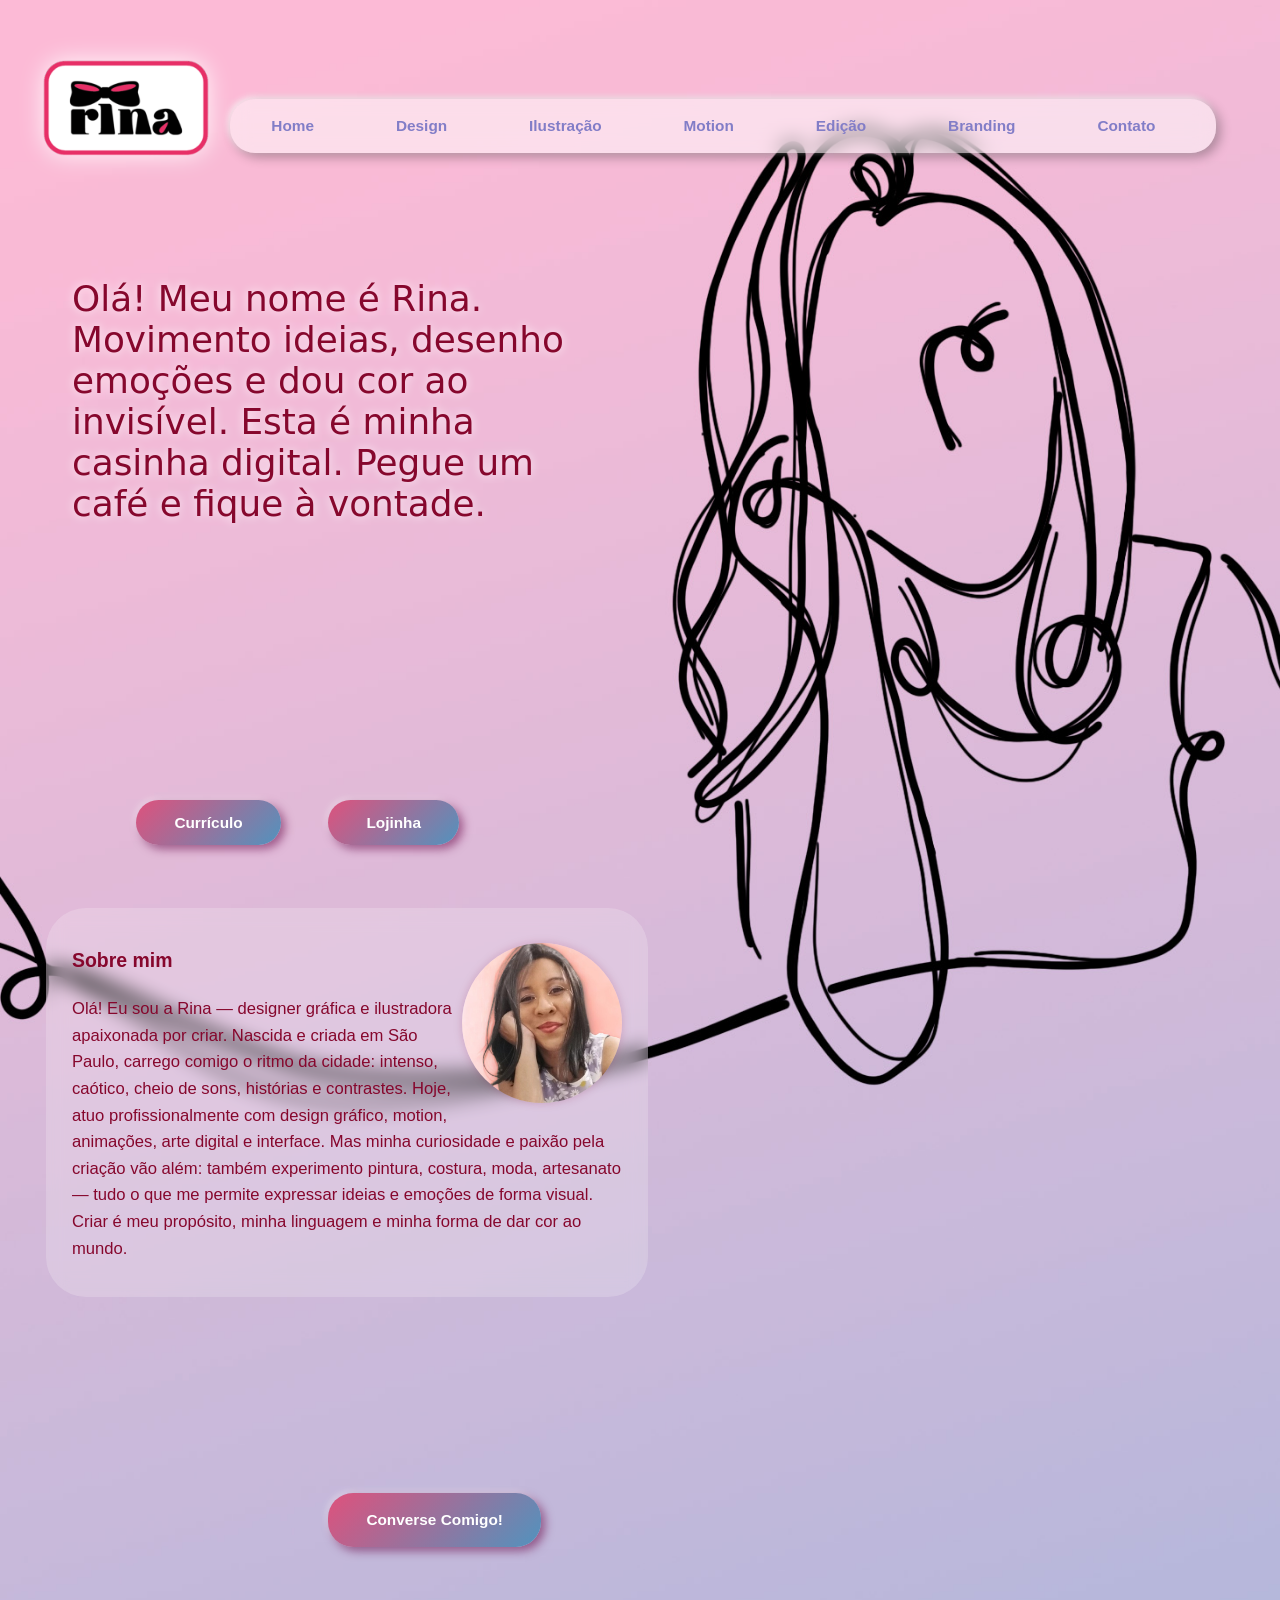
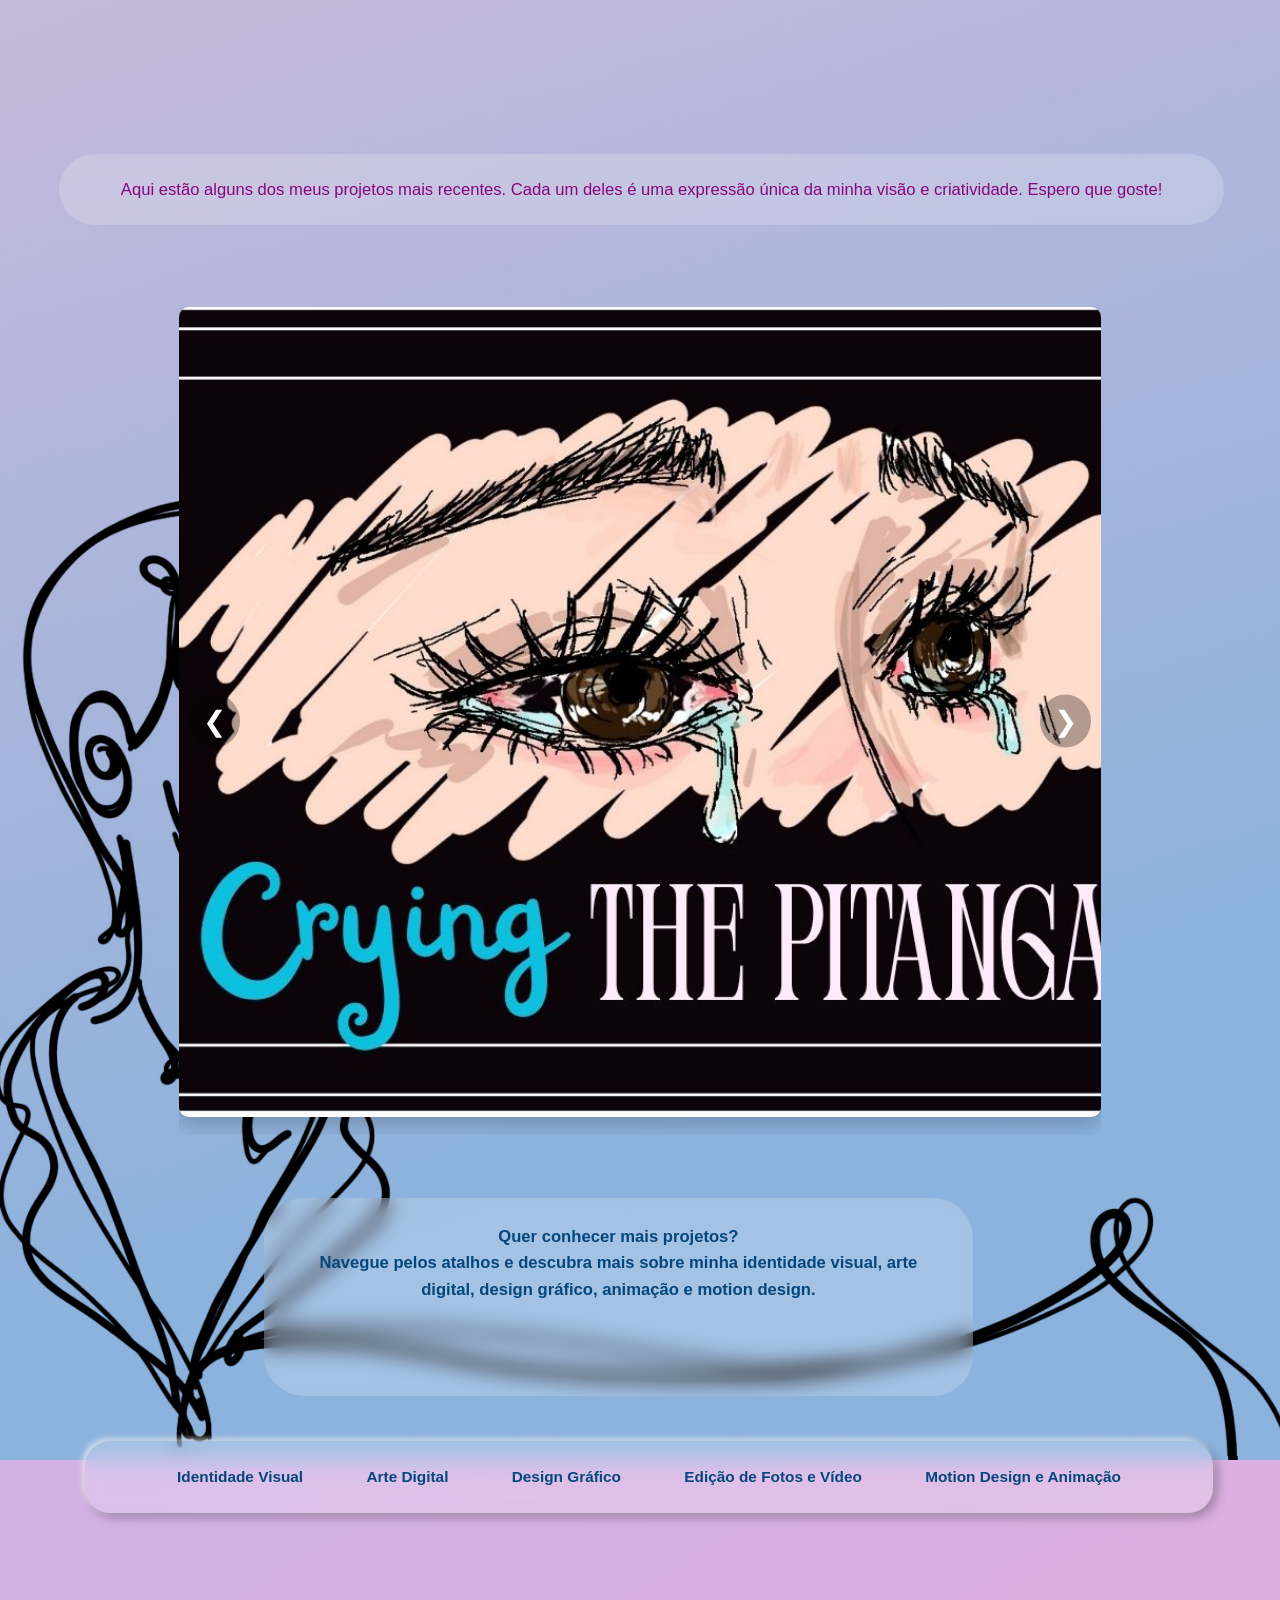
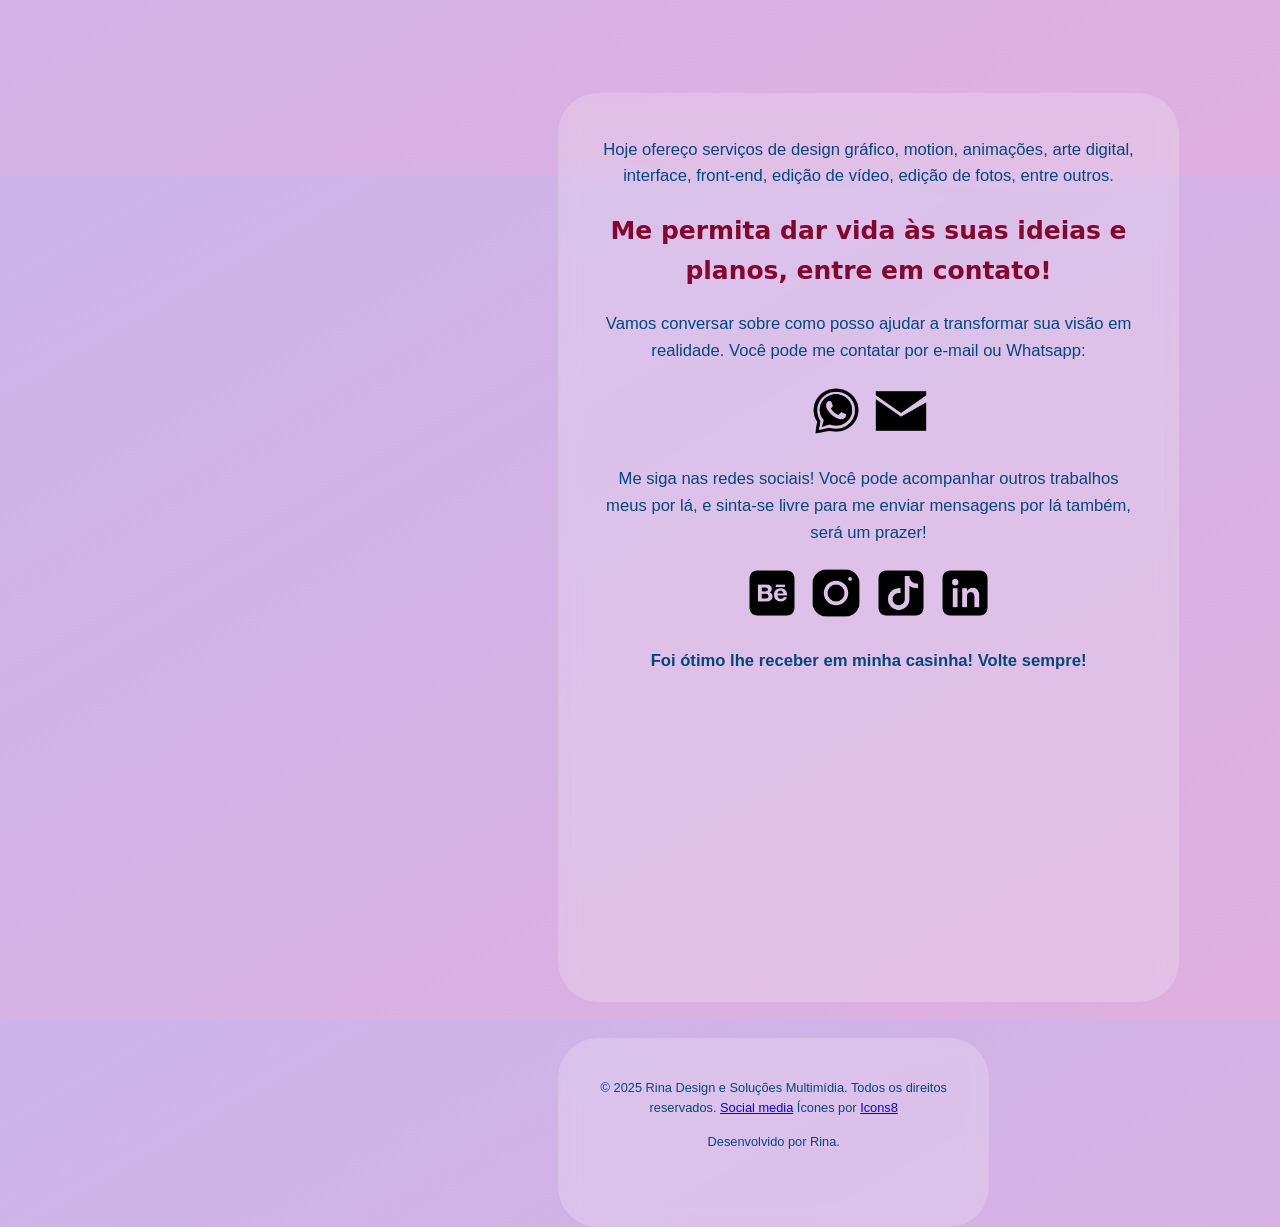
==== commit 737da84c: "Add files via upload inclusao e correcao de dados" ====
--- a/index.html
+++ b/index.html
@@ -66,7 +66,7 @@
            
         </p>
     </div>
-  
+    <a href="https://wa.me/5511943387174" target="_blank" class="cta" target="_blank">Converse Comigo!</a>
 
     <div class= "projetos">
         <p>
@@ -168,7 +168,9 @@
     <div class="final">
 
        
-        <p>Hoje ofereço serviços de design gráfico, motion, animações, arte digital, interface, front-end, edição de vídeo, edição de fotos, entre outros. <div id="final"></div>Se você está procurando alguém para dar vida às suas ideias, entre em contato! </p><p>Vamos conversar sobre como posso ajudar a transformar sua visão em realidade.
+        <p>Hoje ofereço serviços de design gráfico, motion, animações, arte digital, interface, front-end, edição de vídeo, edição de fotos, entre outros. <div id="final"></div>
+        <h2 style="color:#86072d">Me permita dar vida às suas ideias e planos, entre em contato!</h2>
+        Vamos conversar sobre como posso ajudar a transformar sua visão em realidade.
         Você pode me contatar por e-mail ou Whatsapp:</p>
           <a href="https://wa.me/5511943387174" target="_blank">
           <img src="imagens/icons/whats.png" alt="WhatsApp" width="60"></a>
@@ -184,7 +186,7 @@
           <img src="imagens/icons/tiktok.png" alt="TikTok" width="60"></a>
           <a href="https://www.linkedin.com/in/karina-santos-9a9a9a97" target="_blank"><img src="imagens/icons/linkedin.png" alt="LinkedIn" width="60"></a>
 
-          <p>Foi ótimo lhe receber em minha casinha! Volte sempre!</p>
+          <p><strong>Foi ótimo lhe receber em minha casinha! Volte sempre!</strong></p>
     </div>
 
 
@@ -197,6 +199,10 @@
   <button id="btn-topo" title="Voltar ao topo">
   <img src="imagens/icons/seta-topo.png" alt="Voltar ao topo" />
 </button>
+
+    <div class="fundo-mobile">
+        <img src="fundo-mobile.png" alt="Fundo mobile" width="100%" height="100%">
+    </div>
 
  </main>
 
--- a/estilo.css
+++ b/estilo.css
@@ -1,14 +1,30 @@
+html {
+  scroll-behavior: auto;
+}
+
 body {
     font-family: poppins, sans-serif;
-   }
-
-    @media (max-width: 768px) {
-        body {
-            background: #ffd0de;
-            height: fit-content
-            font-size: clamp(15px, 4vw, 20px);
-        }
-    }
+    background: linear-gradient(150deg, #cbb4e9, #dfafdf);
+}
+
+h2 {
+  font-family: "Chelsea Market", system-ui;
+}
+
+.logo {
+    position: absolute;
+    width: 10vw;
+    height: 50vh;
+    left: 2vw;
+    z-index: 1100;
+    transition: transform 0.3s ease;
+    filter: drop-shadow(0 0 12px rgba(255, 255, 255, 0.9));
+}
+
+.logo:hover {
+    transform: scale(1.05);
+}
+
 .fundo {
     position: absolute;
     top: 0;
@@ -16,7 +32,7 @@
     background-image: url(interface.jpg);
     background-size: cover;
     background-position: center;
-    background-repeat: repeat-y
+    background-repeat: repeat-y;
     z-index: 0;
     width: 100%;
     height: auto;
@@ -101,17 +117,19 @@
     overflow: hidden;
 }
 
-@media (max-width: 768px) {
-    .fundo, .fundo1, .fundo2, .fundo3, .fundo4, .fundo5, .fundo6 {
-    display: none; 
-    }
-}
-
 .imagem-fundo {
   width: 100%;
   height: 100%;
   object-fit: cover; 
-  }
+}
+
+.mobile-fundo {
+    display: none; 
+}
+
+.fundo-mobile {
+  display: none;
+}
 
 .conteudo {
     position: relative;
@@ -129,61 +147,31 @@
     background-color: rgba(255, 255, 255, 0.8);
     backdrop-filter: blur(10px);
     -webkit-backdrop-filter: blur(10px);
-    box-shadow: 4px 4px 12px rgba(0, 0, 0, 0.3);
-                -2px -2px 6px rgba(255, 255, 255, 0.8);
+    box-shadow: 4px 4px 12px rgba(0, 0, 0, 0.3), -2px -2px 6px rgba(255, 255, 255, 0.8);
     border-radius: 25px;
     text-align: center;
     color: #86072d;
 }
 
-@media (max-width: 768px) {
-    .intro {
-        top: 30vh; 
-        left: 3vw; 
-        width: 90%; 
-        padding: 3vh 2vw; 
-        font-size: 3.5vw; 
-        height: relative; 
-    }
-}
-
-h2 {
-  font-family: "Chelsea Market", system-ui;
-}
-
 .menu {
   position: absolute;
-  top: 12.5vh;
-  left: 20vw;
-  width: 55%;
-  padding: 2vh;
+  top: 11vh;
+  left: 18vw;
+  width: 77%;
+  padding: 1vh 0;
   display: flex;
   justify-content: center;
   align-items: center;
-  background-color: rgba(255, 255, 255, 0.8);
+  background-color: rgba(255, 255, 255, 0.5);
   backdrop-filter: blur(10px);
-  box-shadow: 4px 4px 12px rgba(0, 0, 0, 0.3);
+  box-shadow: 4px 4px 12px rgba(0, 0, 0, 0.3),
               -2px -2px 6px rgba(255, 255, 255, 0.8);
   border-radius: 25px;
-  z-index: 1000;
-}
-
-@media (max-width: 768px) {
-  .menu {
-    position: fixed;
-    top: 0;
-    left: 0;
-    width: 100%;
-    padding: 2vh 2vw;
-    border-radius: 0;
-    box-shadow: none;
-    background-color: rgba(255, 255, 255, 0.9);
-    backdrop-filter: blur(6px);
-    flex-direction: column;
-    align-items: center;
-    z-index: 1100;
-    height: fit-content; 
-  }
+  z-index: 1200;
+}
+
+.menu:hover {
+  background-color: #fff;
 }
 
 .menu nav {
@@ -191,18 +179,8 @@
   display: flex;
   align-items: center;
   justify-content: space-between;
-  padding: 0 2vw;
+  padding: 1vh 0;
   position: relative;
-}
-
-@media (max-width: 768px) {
-  .menu nav {
-    justify-content: center;
-    flex-direction: column;
-    align-items: center;
-    height: fit-content;
-    z-index: 1100;
-  }
 }
 
 .hamburguer {
@@ -214,200 +192,28 @@
   display: none;
 }
 
-@media (max-width: 768px) {
-  .hamburguer {
-    display: block;
-  }
-}
-
 .links {
   display: flex;
   align-items: center;
-  gap: 2vw;
-  
+  gap: 0;
 }
 
 .links > * {
-  margin: 0 4.2vw;
+  margin: 0 3.2vw;
   justify-content: center;
 }
 
-.item-com-submenu > a {
-  display: inline-block;
-  padding: 6px 0;  
-  display: inline-flex;
-  align-items: center;
-  gap: 6px; /* espaçamento entre texto e seta */
-  white-space: nowrap; /* impede quebra de linha */
-}
-
-@media (max-width: 768px) {
-  .item-com-submenu > a {
-    padding: 8px 0; 
-    font-size: 1.2em; 
-    
-  }
-}
-
-.item-com-submenu > a:hover {
-  color: #86072d; 
-
-}
-
-  .links.ativo {
-    display: flex; 
-  }
-}
-
-  .links.ativo {
-    display: flex; 
-  }
-}
-
-.setinha {
-  font-size: 1em;
-  transform: translateY(1px); /* ajuste vertical fino, se necessário */
-}
-
-@media (max-width: 768px) {
-  .setinha {
-    font-size: 1.2em; 
-  }
-}
-
-.projetos-toggle {
-  display: inline-flex;
-  align-items: center;
-  gap: 6px;
-  text-decoration: none;
-  color: #86072d;
-  font-weight: bold;
-}
-
-@media (max-width: 768px) {
-  .projetos-toggle {
-    font-size: 1.2em; 
-  }
-}
-.seta-svg {
-  transition: transform 0.3s ease;
-}
-
-/* Gira a seta quando o submenu está aberto */
-.item-com-submenu.ativo .seta-svg {
-  transform: rotate(180deg);
-}
 .links a {
-  color: #1f191b;
+  color: #827dc7;
   text-decoration: none;
   font-size: 1.2vw;
   font-weight: bold;
   transition: color 0.3s ease;
 }
 
-.item-com-submenu {
-  position: relative;
-}
-
-.submenu {
-  position: absolute;
-  top: 100%;
-  left: 0;
-  background-color: rgba(255, 255, 255, 0.9);
-  backdrop-filter: blur(6px);
-  box-shadow: 0 8px 16px rgba(0, 0, 0, 0.2);
-  border-radius: 12px;
-  padding: 10px;
-  display: none;
-  flex-direction: column;
-  animation: aparecer 0.3s ease forwards;
-}
-
-.item-com-submenu:hover .submenu {
-  display: flex;
-}
-
-.submenu a {
-  font-size: 1vw;
-  color: #86072d;
-  padding: 1vh 2.3vw;
-}
-
-@media (max-width: 768px) {
-  .submenu a {
-    font-size: 1.2vw; 
-  }
-}
-
-/* Animação suave */
-@keyframes aparecer {
-  from { opacity: 0; transform: translateY(10px); }
-  to { opacity: 1; transform: translateY(0); }
-}
-
-
-@media (max-width: 768px) {
-  .menu {
-    left: 0;
-    top: 0;
-    width: 100%;
-    border-radius: 0;
-    padding: 1vh 2vw;
-  }
-
-  .hamburguer {
-    display: block;
-  }
-
-  .links {
-    display: none;
-    flex-direction: column;
-    gap: 16px;
-    padding: 16px 0;
-  }
-
-  .links.ativo {
-    display: flex;
-  }
-
-  .links a, .submenu a {
-    font-size: 16px;
-  }
-
-  .submenu {
-    position: static;
-    background: none;
-    box-shadow: none;
-    padding: 0;
-  }
-
-  .item-com-submenu:hover .submenu :hover {
-    display: none; 
-  }
-
-  .item-com-submenu .submenu {
-    display: none;
-    flex-direction: column;
-  }
-
-  .item-com-submenu.ativo .submenu {
-    display: flex;
-  }
-}
-
-.logo {
-    position: absolute;
-    width: 10vw;
-    height: 50vh;
-    left: 2vw;
-    z-index: 1200;
-    transition: transform 0.3s ease;
-    filter: drop-shadow(0 0 12px rgba(255, 255, 255, 0.9));
-    
-}
-
-.logo:hover {
-    transform: scale(1.05);
+.links a:hover {
+    color: #86072d;
+    transform: scaleX(1.08);
 }
 
 .ola {
@@ -425,194 +231,121 @@
     text-shadow: 0 0 10px rgba(255, 255, 255, 0.9);
 }
 
-.mobile-fundo {
-    display: none; 
-}
-
-@media (max-width: 768px) {
-    .mobile-fundo {
-        display: block; 
-        position: absolute;
-        top: 0;
-        left: 0;
-        width: 100vw;
-        height: 100vh; 
-        object-fit: cover; 
-        z-index: -1; 
-    }
-}
-
-@media (max-width: 768px) {
-    .ola {
-        font-size: 4vw; 
-        top: 25vh; 
-        left: 7vw;
-        width: 43vw; 
-    }
-}
-
-.bio {
-    position: absolute;
-    top: 100vh;
-    left: 5vw;
-    width: 40vw;
-    z-index: 1100;
-    font-size: 1.3vw;
-    color: #86072d;
-    text-align: left;
-    font-family: poppins, sans-serif;
-    line-height: 1.6;
-    background-color: rgba(255, 255, 255, 0.2);
-    backdrop-filter: blur(10px);
-    -webkit-backdrop-filter: blur(10px);
-    padding: 2vh 2vw;
-    border-radius: 40px;
-}
-
-@media (max-width: 768px) {
-    .bio {
-        width: 80vw; 
-        font-size: 3.5vw; 
-        top: 104vh; 
-        left: 6vw;
-        text-align: center; 
-        
-    }
-}
-
-.projetos {
-    position: absolute;
-    top: 194vh;
-    left: 4vw;
-    width: 90vw;
-    z-index: 1100;
-    font-size: 1.3vw;
-    color: #86077b;
-    text-align: center;
-    font-family: poppins, sans-serif;
-    line-height: 1.2;
-    background-color: rgba(255, 255, 255, 0.2);
-    backdrop-filter: blur(10px);
-    -webkit-backdrop-filter: blur(10px);
-    padding: 1vh 0.5vw;
-    border-radius: 40px;
-}
-
-@media (max-width: 768px) {
-    .projetos {
-        width: 80vw; 
-        font-size: 3.5vw; 
-        top: 190vh; 
-        left: 6vw;
-        padding: 1.5vh 2vw; 
-    }
-}
-
 .cta {
-    padding: 1.5vh 3vw;
+    padding: 2vh 3vw;
     border-radius: 25px;
-    top: 81vh;
-    left: 10vw;
+    top: 165vh;
+    left: 25vw;
+    display: inline-block;
+    font-size: 1.2vw;
+    font-weight: bold;
+    color: #fff;
+    text-decoration: none;
+    background: linear-gradient(135deg, #df517c, #5193be);    
+    backdrop-filter: blur(8px);
+    -webkit-backdrop-filter: blur(8px);
+    border: none;
+    box-shadow: 
+            4px 4px 10px rgba(112, 20, 82, 0.6),
+            -2px -2px 6px rgba(255, 255, 255, 0.4);
+    transition: transform 0.3s ease, box-shadow 0.3s ease;
+    position: absolute;
+    z-index: 1100;
 }
 
 .cta2 {
+    display: inline-block;
+    font-size: 1.2vw;
+    font-weight: bold;
+    color: #fff;
+    text-decoration: none;
+    background: linear-gradient(135deg, #df517c, #5193be);  
+    backdrop-filter: blur(8px);  
+    -webkit-backdrop-filter: blur(8px);
+    border: none;
+    box-shadow: 
+            4px 4px 10px rgba(112, 20, 82, 0.6),
+            -2px -2px 6px rgba(255, 255, 255, 0.4);
+    transition: transform 0.3s ease, box-shadow 0.3s ease;
+    position: absolute;
+    z-index: 1100;
     padding: 1.5vh 3vw;
     border-radius: 25px;
     top: 88vh;
     left: 10vw;
 }
 
-@media (max-width: 768px) {
-    .cta, .cta2 {
-        padding: 1.5vh 2vw; 
-        font-size: 3.5vw; 
-        top: 85vh; 
-        left: 6vw;
-    }
-}
-
-.cta {
+.loja {
     display: inline-block;
     font-size: 1.2vw;
     font-weight: bold;
     color: #fff;
     text-decoration: none;
     background: linear-gradient(135deg, #df517c, #5193be);
-    background-filter: blur(8px);
+    backdrop-filter: blur(8px);
     -webkit-backdrop-filter: blur(8px);
     border: none;
+    border-radius: 20px;
     box-shadow: 
-            4px 4px 10px rgba(112, 20, 82, 0.6);
+            4px 4px 10px rgba(112, 20, 82, 0.6),
             -2px -2px 6px rgba(255, 255, 255, 0.4);
     transition: transform 0.3s ease, box-shadow 0.3s ease;
     position: absolute;
-    z-index: 1100;
-}
-
-.cta2 {
-    display: inline-block;
-    font-size: 1.2vw;
-    font-weight: bold;
-    color: #fff;
-    text-decoration: none;
-    background: linear-gradient(135deg, #df517c, #5193be);
-    background-filter: blur(8px);
-    -webkit-backdrop-filter: blur(8px);
-    border: none;
-    box-shadow: 
-            4px 4px 10px rgba(112, 20, 82, 0.6);
-            -2px -2px 6px rgba(255, 255, 255, 0.4);
-    transition: transform 0.3s ease, box-shadow 0.3s ease;
-    position: absolute;
-    z-index: 1100;
-}
-
-@media (max-width: 768px) {
-    .cta, .cta2 {
-        font-size: 3.5vw; 
-        padding: 3vh 5vw; 
-        top: 75vh;
-        left: 6vw;
-    }
-}
-
-.loja {
-    display: inline-block;
-    padding: 6vh 1.4vw;
-    font-size: 1.2vw;
-    font-weight: bold;
-    color: #fff;
-    text-decoration: none;
-    background: linear-gradient(135deg, #df517c, #5193be);
-    background-filter: blur(8px);
-    -webkit-backdrop-filter: blur(8px);
-    border: none;
-    border-radius: 50px;
-    box-shadow: 
-            4px 4px 10px rgba(112, 20, 82, 0.6);
-            -2px -2px 6px rgba(255, 255, 255, 0.4);
-    transition: transform 0.3s ease, box-shadow 0.3s ease;
-    top: 4vh;
-    right: 7vw;
-    position: absolute;
-    z-index: 1100;
-}
-
-@media (max-width: 768px) {
-    .loja {
-        font-size: 3.5vw; 
-        padding: 6vh 3.5vw; 
-        top: 470vh; 
-        right: 37vw;
-    }
+    padding: 1.5vh 3vw;
+    border-radius: 25px;
+    top: 88vh;
+    left: 25vw;
+    z-index: 1100;
 }
 
 .cta:hover, .cta2:hover, .loja:hover, .menu:hover, .projetinhos:hover, .projetinhos2:hover {
     transform: translateY(-5px);
     box-shadow: 
-            6px 6px 12px rgba(112, 20, 82, 0.8);
+            6px 6px 12px rgba(112, 20, 82, 0.8),
             -3px -3px 8px rgba(255, 255, 255, 1.1);
-
+}
+
+.bio {
+    position: absolute;
+    top: 100vh;
+    left: 3vw;
+    width: 43vw;
+    z-index: 1100;
+    font-size: 1.3vw;
+    color: #86072d;
+    text-align: left;
+    font-family: poppins, sans-serif;
+    line-height: 1.6;
+    background-color: rgba(255, 255, 255, 0.2);
+    backdrop-filter: blur(10px);
+    -webkit-backdrop-filter: blur(10px);
+    padding: 2vh 2vw;
+    border-radius: 40px;
+}
+
+.foto-bio {
+    float: right;
+    margin: 0 0 0 0;
+    border-radius: 50%;
+    box-shadow: 0 0 10px rgba(129, 3, 51, 0.2);     
+}
+
+.projetos {
+    position: absolute;
+    top: 194vh;
+    left: 4vw;
+    width: 90vw;
+    z-index: 1100;
+    font-size: 1.3vw;
+    color: #86077b;
+    text-align: center;
+    font-family: poppins, sans-serif;
+    line-height: 1.2;
+    background-color: rgba(255, 255, 255, 0.2);
+    backdrop-filter: blur(10px);
+    -webkit-backdrop-filter: blur(10px);
+    padding: 1vh 0.5vw;
+    border-radius: 40px;
 }
 
 .mais-projetos {
@@ -636,15 +369,6 @@
     border-radius: 40px;
 }
 
-@media (max-width: 768px) {
-    .mais-projetos {
-        width: 80vw; 
-        font-size: 3.5vw; 
-        top: 270vh; 
-        left: 6vw;
-        padding: 3.5vh 2vw; 
-    }
-}
 .projetinhos {
     position:absolute;
     top: 337vh;
@@ -657,27 +381,102 @@
     background-color: rgba(255, 255, 255, 0.2);
     backdrop-filter: blur(10px);
     -webkit-backdrop-filter: blur(10px);
-    box-shadow: 4px 4px 12px rgba(0, 0, 0, 0.3);
+    box-shadow: 4px 4px 12px rgba(0, 0, 0, 0.3), -2px -2px 6px rgba(255, 255, 255, 0.8);
+    border-radius: 25px;
+    z-index: 1000;
+}
+
+.projetinhos2 {
+    position:absolute;
+    top: 460vh;
+    left: 6vw;
+    width: 85%;
+    padding: 3vh;
+    display: flex;
+    justify-content: center;
+    align-items: center;
+    background-color: rgba(255, 255, 255, 0.2);
+    backdrop-filter: blur(10px);
+    -webkit-backdrop-filter: blur(10px);
+    box-shadow: 4px 4px 12px rgba(0, 0, 0, 0.3),
                 -2px -2px 6px rgba(255, 255, 255, 0.8);
     border-radius: 25px;
     z-index: 1000;
 }
 
-@media (max-width: 768px) {
-    .projetinhos {
-        width: 60vw; 
-        font-size: 3.5vw; 
-        top: 305vh; 
-        left: 15vw;
-        padding: 3vh 2vw; 
-        height: auto; 
-        flex-direction: column; 
-        display: flex;
-        align-items: center; 
-    }
-}
-
-.projetinhos nav, .projetinhos2 nav {
+.projetinhos3 {
+    position:absolute;
+    top: 523vh;
+    left: 6vw;
+    width: 85%;
+    padding: 3vh;
+    display: flex;
+    justify-content: center;
+    align-items: center;
+    background-color: rgba(255, 255, 255, 0.2);
+    backdrop-filter: blur(10px);
+    -webkit-backdrop-filter: blur(10px);
+    box-shadow: 4px 4px 12px rgba(0, 0, 0, 0.3),
+                -2px -2px 6px rgba(255, 255, 255, 0.8);
+    border-radius: 25px;
+    z-index: 1000;
+}
+
+.projetinhos4 {
+    position:absolute;
+    top: 583vh;
+    left: 6vw;
+    width: 85%;
+    padding: 3vh;
+    display: flex;
+    justify-content: center;
+    align-items: center;
+    background-color: rgba(255, 255, 255, 0.2);
+    backdrop-filter: blur(10px);
+    -webkit-backdrop-filter: blur(10px);
+    box-shadow: 4px 4px 12px rgba(0, 0, 0, 0.3),
+                -2px -2px 6px rgba(255, 255, 255, 0.8);
+    border-radius: 25px;
+    z-index: 1000;
+}
+
+.projetinhos5 {
+    position:absolute;
+    top: 690vh;
+    left: 6vw;
+    width: 85%;
+    padding: 3vh;
+    display: flex;
+    justify-content: center;
+    align-items: center;
+    background-color: rgba(255, 255, 255, 0.2);
+    backdrop-filter: blur(10px);
+    -webkit-backdrop-filter: blur(10px);
+    box-shadow: 4px 4px 12px rgba(0, 0, 0, 0.3),
+                -2px -2px 6px rgba(255, 255, 255, 0.8);
+    border-radius: 25px;
+    z-index: 1000;
+}
+
+.projetinhos6 {
+    position:absolute;
+    top: 345vh;
+    left: 6vw;
+    width: 85%;
+    padding: 3vh;
+    display: flex;
+    justify-content: center;
+    align-items: center;
+    background-color: rgba(255, 255, 255, 0.2);
+    backdrop-filter: blur(10px);
+    -webkit-backdrop-filter: blur(10px);
+    box-shadow: 4px 4px 12px rgba(0, 0, 0, 0.3),
+                -2px -2px 6px rgba(255, 255, 255, 0.8);
+    border-radius: 25px;
+    z-index: 1000;
+}
+
+.projetinhos nav, .projetinhos2 nav, .projetinhos3 nav, .projetinhos4 nav, .projetinhos5 nav, .projetinhos6 nav {
     display: flex;
     gap: 0.1vw;
     align-items: center;
@@ -693,45 +492,20 @@
     transition: color 0.3s ease;
 }
 
-@media (max-width: 768px) {
-    .atalhos a {
-        font-size: 3.5vw; 
-        margin: 2vh;
-        flex-direction: column;
-        justify-content: center;
-        display: flex;
-        gap: 2vh; 
-        text-align: center; 
-    }
-}
-
 .carrossel {
   position: relative;
   width: 72vw;
   height: 92vh;
   margin: auto;
   overflow: hidden;
-  z-index 1200;
-  top: 211vh
-}
-
-@media (max-width: 768px) {
-  .carrossel {
-    width: 90vw; 
-    height: 40vh; 
-    top: 212vh; 
-  }
-}
+  z-index: 1200;
+  top: 211vh;
+}
+
 .galeria {
   position: relative;
   width: 100%;
   height: 100%;
-}
-
-@media (max-width: 768px) {
-  .galeria {
-    height: 100%; 
-  }
 }
 
 .slide {
@@ -745,13 +519,6 @@
   pointer-events: none;
 }
 
-@media (max-width: 768px) {
-  .slide {
-    height: 100%; 
-    transform: scale(1); /* escala normal no mobile */
-  }
-}
-
 .slide.ativo {
   opacity: 1;
   transform: scale(1);
@@ -765,23 +532,6 @@
   object-fit: cover;
   border-radius: 10px;
   box-shadow: 0 8px 20px rgba(0,0,0,0.2);
-
-}
-
-@media (max-width: 768px) {
-  .slide img {
-    height: 100%; 
-    object-fit: cover; 
-    border-radius: 10px;
-    box-shadow: 0 4px 10px rgba(0,0,0,0.2);
-  }
-}
-
-.legenda {
-  margin-top: 8px;
-  font-size: 14px;
-  font-style: italic;
-  color: #444;
 }
 
 button.voltar,
@@ -799,15 +549,19 @@
   z-index: 2;
 }
 
-.voltar { left: 10px; }
-.avancar { right: 10px; }
+.voltar { 
+  left: 10px; 
+}
+.avancar { 
+  right: 10px; 
+}
 
 .final {
     position: absolute;
     top: 365vh;
     left: 43vw;
     width: 43%;
-    height: 88vh;
+    height: 95vh;
     z-index: 1100;
     line-height: 0.3vh;
     font-size: 1.3vw;
@@ -823,20 +577,9 @@
     border-radius: 40px;
 }
 
-@media (max-width: 768px) {
-    .final {
-        width: 80vw; 
-        font-size: 3.5vw; 
-        top: 350vh; 
-        left: 6vw;
-        padding: 3.5vh 2vw; 
-        height: auto; 
-    }
-}
-
 .finalzinho {
     position: absolute;
-    top: 467vh;
+    top: 470vh;
     left: 43vw;
     width: 28%;
     height: 15vh;
@@ -856,13 +599,6 @@
     text-decoration: none;
 }
 
-@media (max-width: 768px) {
-    .finalzinho {
-        top: 490vh; 
-        left: 6vw;
-      }
-    }
-
 .finalzinho2 {
     position: absolute;
     top: 450vh;
@@ -885,13 +621,6 @@
     text-decoration: none;
 }
 
-@media (max-width: 768px) {
-    .finalzinho2 {
-        top: 220vh; 
-        left: 3vw;
-      }
-      }
-
 .finalzinho3 {
     position: absolute;
     top: 513vh;
@@ -914,13 +643,6 @@
     text-decoration: none;
 }
 
-@media (max-width: 768px) {
-    .finalzinho3 {
-        top: 250vh; 
-        left: 3vw;
-      }
-    }
-
 .finalzinho4 {
     position: absolute;
     top: 570vh;
@@ -943,16 +665,9 @@
     text-decoration: none;
 }
 
-@media (max-width: 768px) {
-    .finalzinho4 {
-        top: 270vh; 
-        left: 3vw;
-      }
-    }
-
 .finalzinho5 {
     position: absolute;
-    top: 647vh;
+    top: 705vh;
     left: 15vw;
     width: 60%;
     height: 24vh;
@@ -972,20 +687,6 @@
     text-decoration: none;
 }
 
-@media (max-width: 768px) {
-    .finalzinho5 {
-        top: 330vh; 
-        left: 5vw;
-      }
-    }
-
-@media (max-width: 768px) {
-    iframe {
-        width: 75vw; 
-        height: 32vh; 
-        
-    }
-
 .finalzinho6 {
     position: absolute;
     top: 362vh;
@@ -1008,22 +709,6 @@
     text-decoration: none;
 }
 
-@media (max-width: 768px) {
-    .finalzinho6 {
-        top: 227vh; 
-        left: 6vw;
-      }
-    }
-
-@media (max-width: 768px) {
-    .finalzinho, .finalzinho2, .finalzinho3, .finalzinho4, .finalzinho5, .finalzinho6 {
-        width: 80vw; 
-        font-size: 3vw; 
-        
-        padding: 3.5vh 2vw; 
-        height: auto; 
-    }
-} 
 .final img {
   transition: transform 0.3s ease;
 }
@@ -1033,152 +718,320 @@
 }
 
 #btn-topo {
-  position: fixed;
-  bottom: 24px;
-  right: 24px;
-  background: none;
-  border: none;
-  padding: 0;
-  cursor: pointer;
-  display: none;
-  z-index: 999;
-  animation: flutuar 3s ease-in-out infinite;
-}
-
-@media (max-width: 768px) {
-  #btn-topo {
-    display: block; 
-    z-index: 1200; 
-  }
-}
+    display: none;
+    position: fixed;
+    bottom: 2vh;
+    right: 1vw;
+    background: transparent;
+    border: none;
+    cursor: pointer;
+    z-index: 1200;
+    padding: 0;    
+    animation: flutuar 3s ease-in-out infinite;
+}
+
 #btn-topo img {
   width: 44px;
   height: 44px;
   opacity: 0.8;
+  pointer-events: none;
   transition: transform 0.3s ease, opacity 0.3s ease;
 }
 
-#btn-topo:hover img {
+
+@keyframes flutuar {
+  0%, 100% {
+    transform: translateY(0);
+  }
+  50% {
+    transform: translateY(-5px);
+  }
+}
+
+#bio, #projetos, #final {
+  scroll-margin-top: 100px;
+}
+
+@media (max-width: 768px) {
+    
+  .body {
+    background: rgb(235, 196, 226);
+    height: fit-content;
+    font-size: clamp(15px, 4vw, 20px);
+  }
+  
+  html, body {
+    background: linear-gradient(100deg, #f8cfe4 0%, #b3e0ff 100%) !important;
+  }
+
+  .logo {
+    width: 20vw;
+    height: 30vh;
+    left: 2vw;
+    top: 7vh;
+  }
+
+  .fundo, .fundo1, .fundo2, .fundo3, .fundo4, .fundo5, .fundo6 {
+    display: none; 
+    }
+
+  .mobile-fundo {
+    display: block; 
+    position: absolute;
+    top: 0;
+    left: 0;
+    width: 100vw;
+    height: 100vh; 
+    object-fit: cover; 
+    z-index: -1; 
+  }
+
+  .fundo-mobile {
+    display: block; 
+    position: absolute;
+    left: 0;
+    top: 410vh;
+    width: 100vw;
+    height: 60vh; 
+    object-fit: cover; 
+    z-index: -1; 
+  }
+
+  .ola {
+    font-size: 5vw; 
+    top: 32vh; 
+    left: 7vw;
+    width: 43vw; 
+  }
+
+  .cta, .cta2 {
+    padding: 3vh 6vw;
+    font-size: 3.7vw; 
+    top: 80vh; 
+    left: 37vw;
+  }
+
+  .loja {
+      font-size: 3.7vw; 
+      padding: 3vh 6vw; 
+      top: 80vh; 
+      left: 6vw;
+  }
+
+  .bio {
+    width: 80vw; 
+    font-size: 3.8vw; 
+    top: 104vh; 
+    left: 6vw;
+    text-align: left; 
+  }
+
+  .intro {
+    top: 30vh; 
+    left: 3vw; 
+    width: 90%; 
+    padding: 3vh 2vw; 
+    font-size: 3.5vw; 
+    height: relative; 
+  }
+
+  .menu {
+    position: fixed;
+    top: 0;
+    left: 0;
+    width: 100%;
+    padding: 1vh 0;
+    border-radius: 0;
+    box-shadow: none;
+    background-color: rgba(255, 255, 255, 0.2);
+    backdrop-filter: blur(6px);
+    flex-direction: column;
+    align-items: center;
+    z-index: 1100;
+    height: fit-content; 
+  }
+
+  .menu nav {
+    justify-content: center;
+    flex-direction: column;
+    align-items: center;
+    height: fit-content;
+    z-index: 1100;
+  }
+
+  .hamburguer {
+    display: block;
+    font-size: 8vw;
+    margin-bottom: 1vh;
+  }
+
+  .links {
+    display: none;
+    flex-direction: column;
+    gap: 16px;
+    padding: 16px 0;
+  }
+
+  .links.ativo {
+    display: flex; 
+  }
+
+  .links a {
+    font-size: 16px;
+  }
+
+  .projetos {
+    width: 80vw; 
+    font-size: 3.8vw; 
+    top: 175vh; 
+    left: 6vw;
+    padding: 1.5vh 2vw; 
+  }
+
+  .mais-projetos {
+    width: 80vw; 
+    font-size: 3.7vw; 
+    top: 240vh; 
+    left: 6vw;
+    padding: 2vh 2vw; 
+  }
+
+  .projetinhos {
+    width: 62vw; 
+    font-size: 3.7vw; 
+    top: 270vh; 
+    left: 15vw;
+    padding: 3vh 2vw; 
+    height: auto; 
+    flex-direction: column; 
+    display: flex;
+    align-items: center; 
+  }  
+
+  .atalhos a {
+    font-size: 3.7vw; 
+    margin: 2vh;
+    flex-direction: column;
+    justify-content: center;
+    display: flex;
+    gap: 2.3vh; 
+    text-align: center; 
+  }
+
+  .projetinhos2, .projetinhos3, .projetinhos4, .projetinhos5, .projetinhos6 {
+      display: none; 
+  }
+
+  .carrossel {
+    width: 90vw; 
+    height: 40vh; 
+    top: 195vh; 
+  }
+
+  .galeria {
+    height: 100%; 
+  }
+
+  .slide {
+    height: 100%; 
+    transform: scale(1);
+  }
+
+  .slide img {
+    width: 100%;
+    height: auto;
+    object-fit: cover; 
+    border-radius: 10px;
+    box-shadow: 0 4px 10px rgba(0,0,0,0.2);
+  }
+
+  iframe {
+    width: 80vw; 
+    height: auto;
+    max-width: 100%;
+    border: none;
+    display: block;
+    margin-left: auto;
+    margin-right: auto;
+ }
+
+  .final {
+    width: 80vw; 
+    font-size: 3.8vw; 
+    top: 305vh; 
+    left: 6vw;
+    padding: 3.5vh 2vw; 
+    height: auto; 
+  }
+
+  .finalzinho, .finalzinho2, .finalzinho3, .finalzinho4, .finalzinho5, .finalzinho6 {
+    width: 80vw; 
+    font-size: 3vw; 
+    padding: 3.5vh 2vw; 
+    height: auto; 
+  }
+
+  .finalzinho {
+    top: 410vh; 
+    left: 6vw;
+    margin-bottom: 1vh;
+  }
+
+  .finalzinho2 {
+    top: 140vh; 
+    left: 3vw;
+    margin-bottom: 1vh;
+  }
+
+  .finalzinho3 {
+    top: 160vh; 
+    left: 3vw;
+    margin-bottom: 1vh;
+  }
+
+  .finalzinho4 {
+    top: 180vh; 
+    left: 3vw;
+    margin-bottom: 1vh;
+  }
+
+  .finalzinho5 {
+    top: 230vh; 
+    left: 5vw;
+    margin-bottom: 1vh;
+  }
+
+  .finalzinho6 {
+    top: 170vh; 
+    left: 6vw;
+    margin-bottom: 1vh;
+  }
+
+  #btn-topo {
+    display: block; 
+    z-index: 1200; 
+  }
+
+  #btn-topo:hover img {
   transform: scale(1.1);
   opacity: 1;
-}
-
-
-@keyframes flutuar {
-  0%, 100% { transform: translateY(0); }
-  50% { transform: translateY(-5px); }
-}
-
-@media (max-width: 480px) {
+  }
+
   #btn-topo img {
-    width: 36px;
-    height: 36px;
-  }
-}
-
-.projetinhos2 {
-    position:absolute;
-    top: 460vh;
-    left: 6vw;
-    width: 85%;
-    padding: 3vh;
-    display: flex;
-    justify-content: center;
-    align-items: center;
-    background-color: rgba(255, 255, 255, 0.2);
-    backdrop-filter: blur(10px);
-    -webkit-backdrop-filter: blur(10px);
-    box-shadow: 4px 4px 12px rgba(0, 0, 0, 0.3),
-                -2px -2px 6px rgba(255, 255, 255, 0.8);
-    border-radius: 25px;
-    z-index: 1000;
-}
-
-.projetinhos3 {
-    position:absolute;
-    top: 523vh;
-    left: 6vw;
-    width: 85%;
-    padding: 3vh;
-    display: flex;
-    justify-content: center;
-    align-items: center;
-    background-color: rgba(255, 255, 255, 0.2);
-    backdrop-filter: blur(10px);
-    -webkit-backdrop-filter: blur(10px);
-    box-shadow: 4px 4px 12px rgba(0, 0, 0, 0.3),
-                -2px -2px 6px rgba(255, 255, 255, 0.8);
-    border-radius: 25px;
-    z-index: 1000;
-}
-
-.projetinhos4 {
-    position:absolute;
-    top: 583vh;
-    left: 6vw;
-    width: 85%;
-    padding: 3vh;
-    display: flex;
-    justify-content: center;
-    align-items: center;
-    background-color: rgba(255, 255, 255, 0.2);
-    backdrop-filter: blur(10px);
-    -webkit-backdrop-filter: blur(10px);
-    box-shadow: 4px 4px 12px rgba(0, 0, 0, 0.3),
-                -2px -2px 6px rgba(255, 255, 255, 0.8);
-    border-radius: 25px;
-    z-index: 1000;
-}
-
-.projetinhos5 {
-    position:absolute;
-    top: 625vh;
-    left: 6vw;
-    width: 85%;
-    padding: 3vh;
-    display: flex;
-    justify-content: center;
-    align-items: center;
-    background-color: rgba(255, 255, 255, 0.2);
-    backdrop-filter: blur(10px);
-    -webkit-backdrop-filter: blur(10px);
-    box-shadow: 4px 4px 12px rgba(0, 0, 0, 0.3),
-                -2px -2px 6px rgba(255, 255, 255, 0.8);
-    border-radius: 25px;
-    z-index: 1000;
-}
-
-.projetinhos6 {
-    position:absolute;
-    top: 345vh;
-    left: 6vw;
-    width: 85%;
-    padding: 3vh;
-    display: flex;
-    justify-content: center;
-    align-items: center;
-    background-color: rgba(255, 255, 255, 0.2);
-    backdrop-filter: blur(10px);
-    -webkit-backdrop-filter: blur(10px);
-    box-shadow: 4px 4px 12px rgba(0, 0, 0, 0.3),
-                -2px -2px 6px rgba(255, 255, 255, 0.8);
-    border-radius: 25px;
-    z-index: 1000;
-}
-
-@media (max-width: 768px) {
-    .projetinhos2, .projetinhos3, .projetinhos4, .projetinhos5, .projetinhos6 {
-      display: none; 
-    }
-}
-
-#bio, #projetos, #final {
-  scroll-margin-top: 100px;
-}
-
-html {
-  scroll-behavior: smooth;
-}
-
-
-
+    width: 50px;
+    height: 50px;
+  }
+}
+
+
+
+
+
+
+
+
+
+
+
+
+
